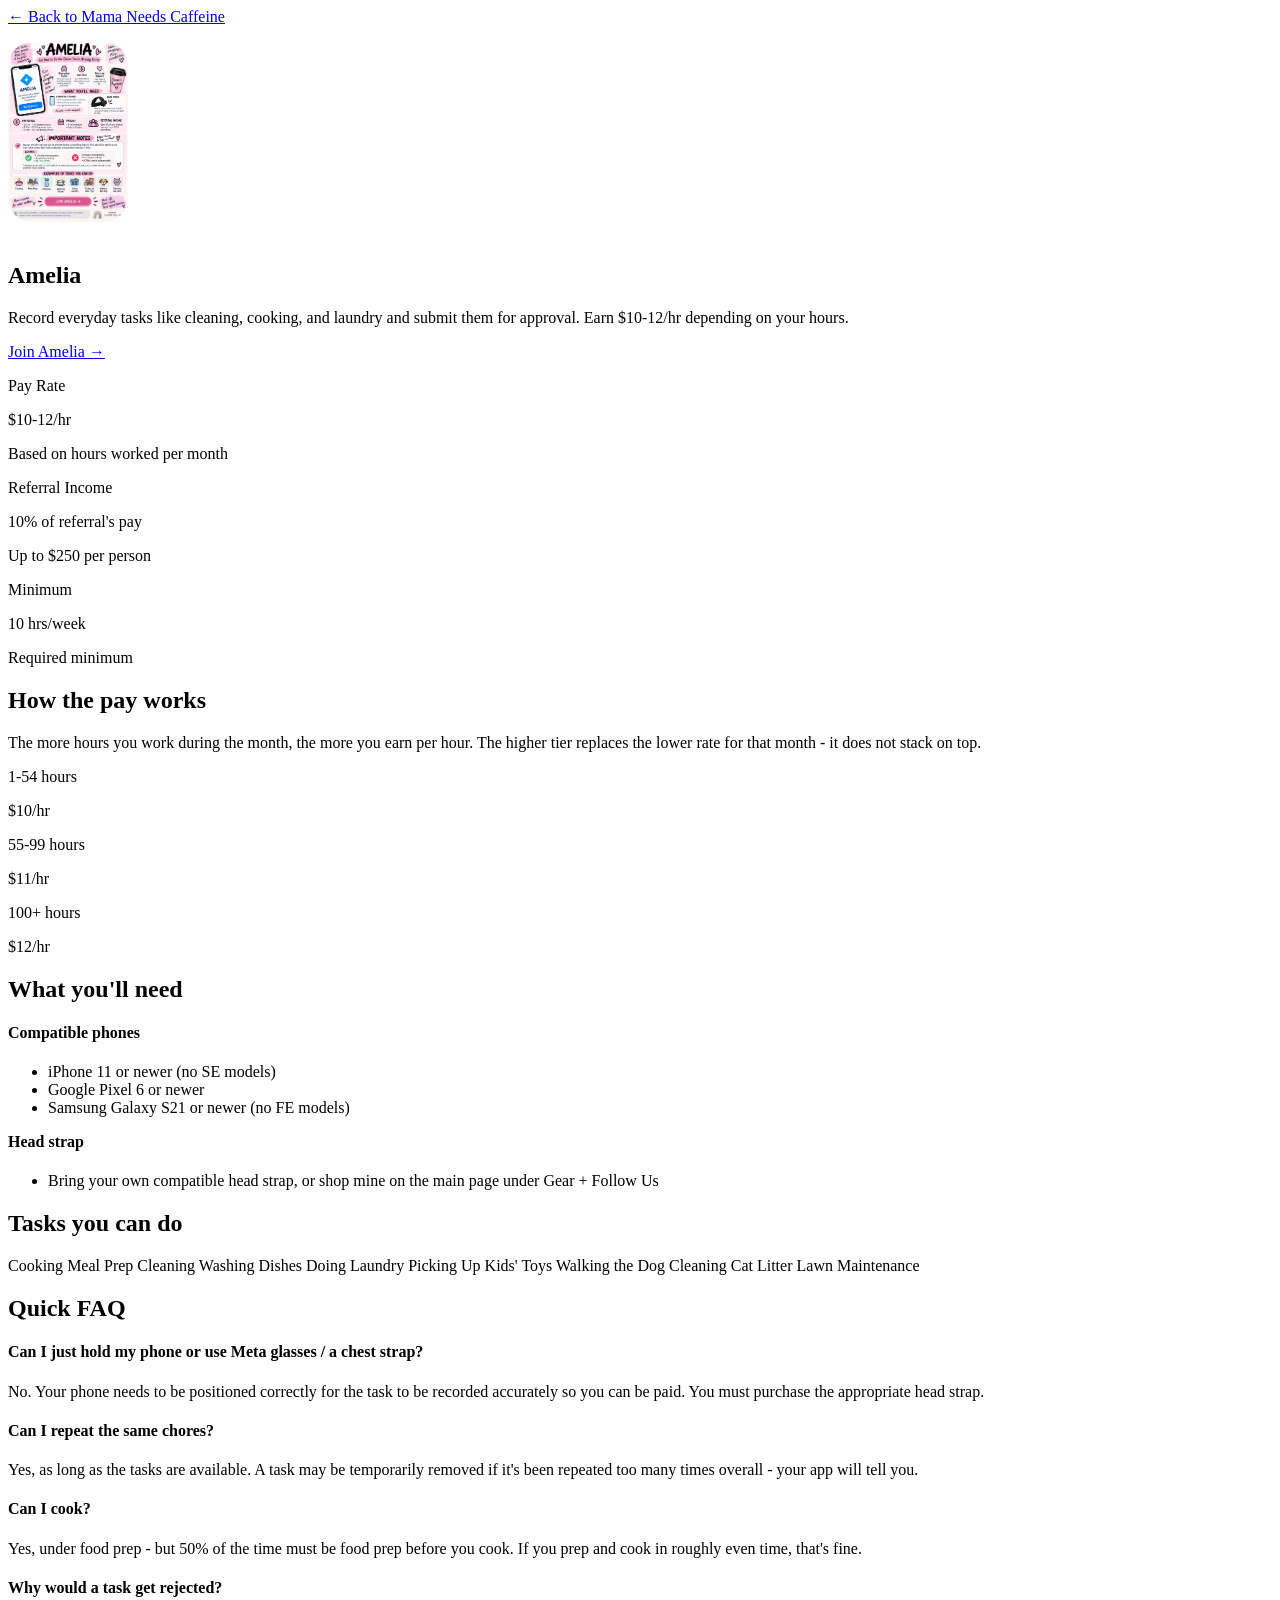
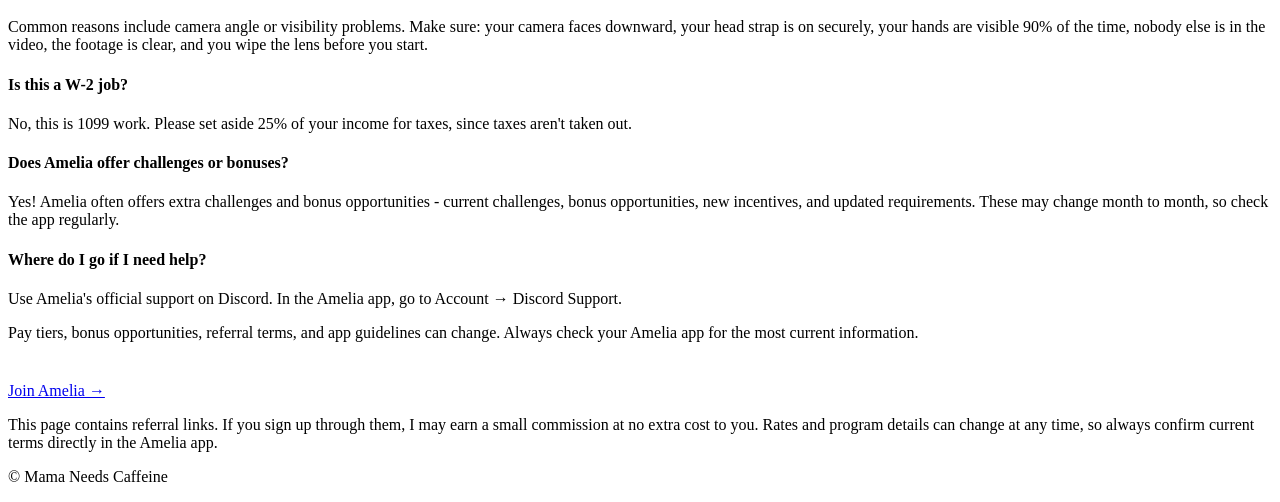
==== amelia.html @ 81dc3cb4 "Add files via upload" ====
<!DOCTYPE html>
<html lang="en">
<head>
<meta charset="UTF-8">
<meta name="viewport" content="width=device-width, initial-scale=1.0">
<title>Amelia - Mama Needs Caffeine</title>
<link rel="preconnect" href="https://fonts.googleapis.com">
<link rel="preconnect" href="https://fonts.gstatic.com" crossorigin>
<link href="https://fonts.googleapis.com/css2?family=Baloo+2:wght@500;600;700;800&family=Lobster&family=Quicksand:wght@500;600;700&display=swap" rel="stylesheet">
<link rel="stylesheet" href="style.css">
</head>
<body>
<div class="wrap">

  <a class="back-link" href="index.html">← Back to Mama Needs Caffeine</a>

  <section class="app-hero">
    <img src="amelia.png" alt="Amelia" style="width:120px; margin:16px auto; border-radius:24px;">
    <h1>Amelia</h1>
    <p class="app-tag">Record everyday tasks like cleaning, cooking, and laundry and submit them for approval. Earn $10-12/hr depending on your hours.</p>
  </section>

  <div class="app-cta">
    <a class="btn" href="https://www.ameliachores.com/r/LBELSL47G3JT" target="_blank" rel="noopener">Join Amelia →</a>
  </div>

  <div class="stat-row">
    <div class="stat-card">
      <p class="stat-label">Pay Rate</p>
      <p class="stat-value">$10-12/hr</p>
      <p class="stat-detail">Based on hours worked per month</p>
    </div>
    <div class="stat-card">
      <p class="stat-label">Referral Income</p>
      <p class="stat-value">10% of referral's pay</p>
      <p class="stat-detail">Up to $250 per person</p>
    </div>
    <div class="stat-card">
      <p class="stat-label">Minimum</p>
      <p class="stat-value">10 hrs/week</p>
      <p class="stat-detail">Required minimum</p>
    </div>
  </div>

  <h2 class="section-title">How the pay works</h2>
  <p class="section-sub">The more hours you work during the month, the more you earn per hour. The higher tier replaces the lower rate for that month - it does not stack on top.</p>
  <div class="stat-row">
    <div class="stat-card">
      <p class="stat-label">1-54 hours</p>
      <p class="stat-value">$10/hr</p>
    </div>
    <div class="stat-card">
      <p class="stat-label">55-99 hours</p>
      <p class="stat-value">$11/hr</p>
    </div>
    <div class="stat-card">
      <p class="stat-label">100+ hours</p>
      <p class="stat-value">$12/hr</p>
    </div>
  </div>

  <h2 class="section-title">What you'll need</h2>
  <div class="requirements-box">
    <h4>Compatible phones</h4>
    <ul>
      <li>iPhone 11 or newer (no SE models)</li>
      <li>Google Pixel 6 or newer</li>
      <li>Samsung Galaxy S21 or newer (no FE models)</li>
    </ul>
    <h4 style="margin-top:16px;">Head strap</h4>
    <ul>
      <li>Bring your own compatible head strap, or shop mine on the main page under Gear + Follow Us</li>
    </ul>
  </div>

  <h2 class="section-title">Tasks you can do</h2>
  <div class="task-chip-row">
    <span class="task-chip">Cooking</span>
    <span class="task-chip">Meal Prep</span>
    <span class="task-chip">Cleaning</span>
    <span class="task-chip">Washing Dishes</span>
    <span class="task-chip">Doing Laundry</span>
    <span class="task-chip">Picking Up Kids' Toys</span>
    <span class="task-chip">Walking the Dog</span>
    <span class="task-chip">Cleaning Cat Litter</span>
    <span class="task-chip">Lawn Maintenance</span>
  </div>

  <h2 class="section-title">Quick FAQ</h2>
  <div class="faq-list">
    <div class="faq-item">
      <h4>Can I just hold my phone or use Meta glasses / a chest strap?</h4>
      <p>No. Your phone needs to be positioned correctly for the task to be recorded accurately so you can be paid. You must purchase the appropriate head strap.</p>
    </div>
    <div class="faq-item">
      <h4>Can I repeat the same chores?</h4>
      <p>Yes, as long as the tasks are available. A task may be temporarily removed if it's been repeated too many times overall - your app will tell you.</p>
    </div>
    <div class="faq-item">
      <h4>Can I cook?</h4>
      <p>Yes, under food prep - but 50% of the time must be food prep before you cook. If you prep and cook in roughly even time, that's fine.</p>
    </div>
    <div class="faq-item">
      <h4>Why would a task get rejected?</h4>
      <p>Common reasons include camera angle or visibility problems. Make sure: your camera faces downward, your head strap is on securely, your hands are visible 90% of the time, nobody else is in the video, the footage is clear, and you wipe the lens before you start.</p>
    </div>
    <div class="faq-item">
      <h4>Is this a W-2 job?</h4>
      <p>No, this is 1099 work. Please set aside 25% of your income for taxes, since taxes aren't taken out.</p>
    </div>
    <div class="faq-item">
      <h4>Does Amelia offer challenges or bonuses?</h4>
      <p>Yes! Amelia often offers extra challenges and bonus opportunities - current challenges, bonus opportunities, new incentives, and updated requirements. These may change month to month, so check the app regularly.</p>
    </div>
    <div class="faq-item">
      <h4>Where do I go if I need help?</h4>
      <p>Use Amelia's official support on Discord. In the Amelia app, go to Account → Discord Support.</p>
    </div>
  </div>
  <div class="faq-note">Pay tiers, bonus opportunities, referral terms, and app guidelines can change. Always check your Amelia app for the most current information.</div>

  <div class="app-cta" style="margin-top:40px;">
    <a class="btn" href="https://www.ameliachores.com/r/LBELSL47G3JT" target="_blank" rel="noopener">Join Amelia →</a>
  </div>

  <div class="disclosure">
    <p>This page contains referral links. If you sign up through them, I may earn a small commission at no extra cost to you. Rates and program details can change at any time, so always confirm current terms directly in the Amelia app.</p>
  </div>

  <footer>
    <p>© Mama Needs Caffeine</p>
  </footer>

</div>
</body>
</html>
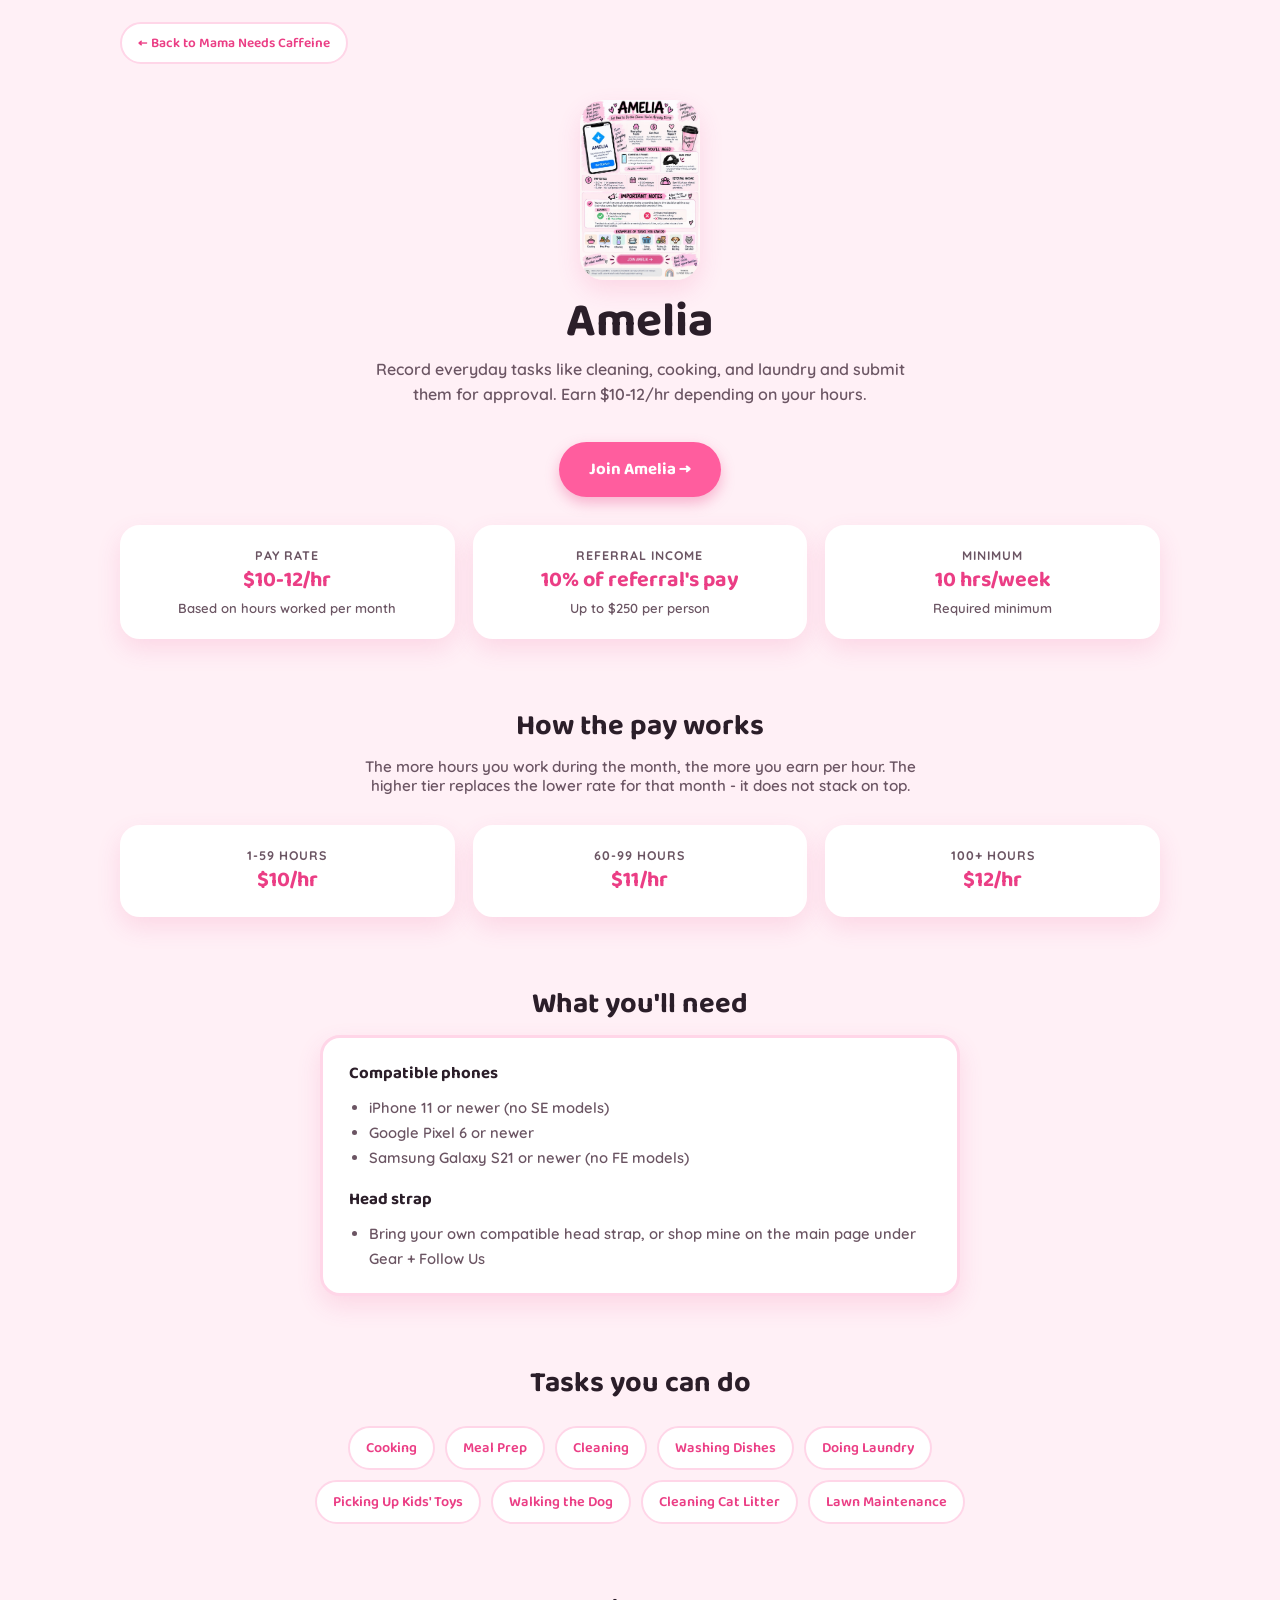
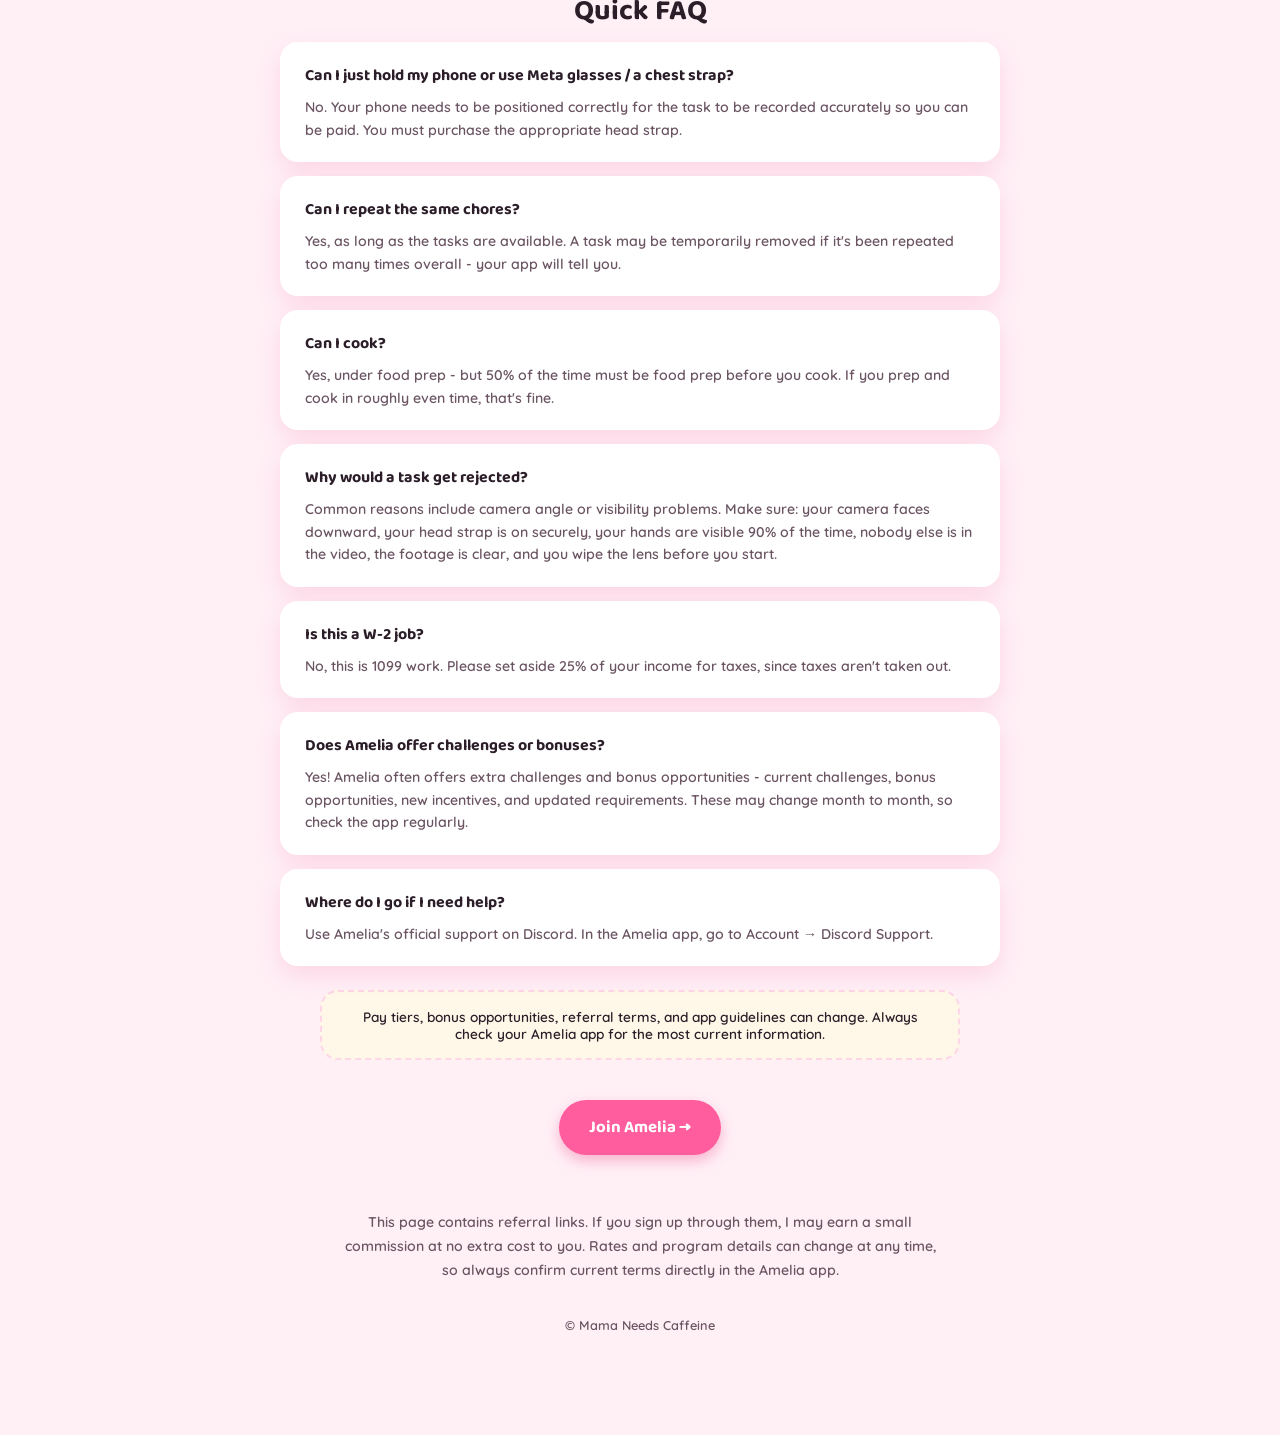
==== commit 9edbfb50: "Add Free Guide button and fix Amelia pay tiers" ====
--- a/amelia.html
+++ b/amelia.html
@@ -46,11 +46,11 @@
   <p class="section-sub">The more hours you work during the month, the more you earn per hour. The higher tier replaces the lower rate for that month - it does not stack on top.</p>
   <div class="stat-row">
     <div class="stat-card">
-      <p class="stat-label">1-54 hours</p>
+      <p class="stat-label">1-59 hours</p>
       <p class="stat-value">$10/hr</p>
     </div>
     <div class="stat-card">
-      <p class="stat-label">55-99 hours</p>
+      <p class="stat-label">60-99 hours</p>
       <p class="stat-value">$11/hr</p>
     </div>
     <div class="stat-card">
--- a/style.css
+++ b/style.css
@@ -0,0 +1,102 @@
+:root{--pink-bg:#FFF0F6;--pink-card:#FFFFFF;--pink-soft:#FFD6E8;--pink-hot:#FF5D9E;--pink-hot-deep:#EB3E85;--ink:#2B1E29;--ink-soft:#6B5563;--shadow:0 10px 24px rgba(235,62,133,0.14);}
+*{box-sizing:border-box;}
+body{margin:0;background:var(--pink-bg);color:var(--ink);font-family:'Quicksand',sans-serif;font-weight:500;-webkit-font-smoothing:antialiased;}
+h1,h2,h3,.btn,.badge-label{font-family:'Baloo 2',cursive;}
+.wrap{max-width:1080px;margin:0 auto;padding:0 20px 90px;}
+a{text-decoration:none;color:inherit;}
+img{max-width:100%;display:block;}
+.hero{text-align:center;padding:56px 0 36px;}
+.hero .heart-row{font-size:1.3rem;margin-bottom:6px;letter-spacing:6px;}
+.logo{font-family:'Lobster',cursive;font-size:clamp(3.2rem,10vw,5.4rem);margin:0 0 6px;line-height:1.05;}
+.logo .dark-part{display:inline-block;color:var(--ink);text-shadow:3px 3px 0 rgba(0,0,0,0.08);animation:bounce 1.4s ease-in-out infinite;}
+.logo .pink-part{display:inline-block;color:var(--pink-hot-deep);text-shadow:3px 3px 0 rgba(235,62,133,0.2);animation:bounce 1.4s ease-in-out infinite;}
+@keyframes bounce{0%,50%,100%{transform:translateY(0);}25%{transform:translateY(-22px);}}
+.hero .tagline{font-family:'Baloo 2',cursive;font-weight:600;font-size:1.1rem;color:var(--pink-hot-deep);margin:0 0 22px;}
+.hero p.bio{max-width:560px;margin:0 auto 26px;color:var(--ink-soft);font-weight:600;font-size:1rem;line-height:1.6;}
+.socials{display:flex;justify-content:center;gap:10px;flex-wrap:wrap;}
+.socials a{padding:9px 18px;border-radius:100px;background:#fff;border:2px solid var(--pink-soft);font-family:'Baloo 2',cursive;font-weight:600;font-size:0.85rem;color:var(--pink-hot-deep);transition:transform .15s ease,background .15s ease;}
+.socials a:hover{background:var(--pink-soft);transform:translateY(-2px);}
+.socials a.meta-link{border-color:var(--pink-hot-deep);}
+.section-title{text-align:center;font-size:1.8rem;font-weight:700;margin:64px 0 8px;color:var(--ink);}
+.section-sub{text-align:center;color:var(--ink-soft);font-weight:600;margin:0 auto 30px;font-size:0.95rem;max-width:560px;}
+.feature-grid{display:grid;grid-template-columns:repeat(3,1fr);gap:22px;}
+@media (max-width:860px){.feature-grid{grid-template-columns:repeat(2,1fr);}}
+@media (max-width:560px){.feature-grid{grid-template-columns:1fr;}}
+.feature-card{background:var(--pink-card);border-radius:24px;overflow:hidden;box-shadow:var(--shadow);border:3px solid #fff;display:flex;flex-direction:column;transition:transform .15s ease;}
+.feature-card:hover{transform:translateY(-3px);}
+.feature-card > img{width:100%;aspect-ratio:1/1;object-fit:cover;object-position:top;}
+.feature-card .feature-body{padding:18px 20px 22px;text-align:center;flex:1;display:flex;flex-direction:column;justify-content:center;}
+.feature-card h3{font-size:1.15rem;font-weight:700;margin:0 0 6px;color:var(--ink);}
+.feature-card p{color:var(--ink-soft);font-weight:600;font-size:0.88rem;margin:0;}
+.btn{display:inline-block;background:var(--pink-hot);color:#fff;font-weight:700;font-size:0.9rem;padding:12px 22px;border-radius:100px;box-shadow:0 6px 14px rgba(235,62,133,0.35);transition:background .15s ease,transform .15s ease;}
+.btn:hover{background:var(--pink-hot-deep);transform:translateY(-2px);}
+.slideshow{position:relative;width:100%;aspect-ratio:1/1;overflow:hidden;background:#fff;}
+.slideshow img{position:absolute;inset:0;width:100%;height:100%;object-fit:cover;opacity:0;animation:fadeCycle 9s infinite;}
+.slideshow img:nth-child(1){animation-delay:0s;}
+.slideshow img:nth-child(2){animation-delay:3s;}
+.slideshow img:nth-child(3){animation-delay:6s;}
+@keyframes fadeCycle{0%{opacity:0;}4%{opacity:1;}30%{opacity:1;}36%{opacity:0;}100%{opacity:0;}}
+.subrow{display:grid;grid-template-columns:repeat(3,1fr);gap:22px;margin-top:24px;}
+@media (max-width:780px){.subrow{grid-template-columns:repeat(2,1fr);}}
+@media (max-width:520px){.subrow{grid-template-columns:1fr;}}
+.sub-card{background:var(--pink-card);border-radius:24px;overflow:hidden;box-shadow:var(--shadow);border:3px solid #fff;transition:transform .15s ease;}
+.sub-card[href]:hover{transform:translateY(-3px);}
+.sub-card img{width:100%;}
+.sub-card .sub-body{padding:16px 18px 20px;text-align:center;}
+.sub-card h4{font-family:'Baloo 2',cursive;font-size:1.05rem;margin:0 0 4px;}
+.sub-card .code{display:block;font-family:'Baloo 2',cursive;color:var(--pink-hot-deep);font-size:0.8rem;font-weight:600;}
+.sub-card .tap-note{display:inline-block;margin-top:8px;font-size:0.8rem;font-weight:700;color:var(--ink-soft);}
+.badge-row{display:grid;grid-template-columns:repeat(4,1fr);gap:16px;margin-top:28px;}
+@media (max-width:720px){.badge-row{grid-template-columns:repeat(3,1fr);}}
+@media (max-width:480px){.badge-row{grid-template-columns:repeat(2,1fr);}}
+.badge-card{background:var(--pink-card);border-radius:18px;overflow:hidden;box-shadow:var(--shadow);border:3px solid #fff;transition:transform .15s ease;}
+.badge-card:hover{transform:translateY(-3px);}
+.badge-card img{width:100%;}
+.text-card{max-width:460px;margin:0 auto;background:var(--pink-card);border-radius:24px;box-shadow:var(--shadow);border:3px solid #fff;padding:30px 26px;text-align:center;}
+.text-card h3{font-size:1.3rem;margin:0 0 10px;}
+.text-card p{color:var(--ink-soft);font-weight:600;font-size:0.92rem;margin:0 0 18px;}
+.text-card .code{display:block;font-family:'Baloo 2',cursive;color:var(--pink-hot-deep);margin-bottom:16px;font-weight:700;}
+.tax-note{max-width:460px;margin:0 auto 24px;background:#FFF8E8;border:2px dashed var(--pink-soft);border-radius:18px;padding:18px 22px;text-align:center;color:var(--ink);font-weight:600;font-size:0.9rem;}
+.ribbon{margin-top:64px;text-align:center;background:var(--pink-soft);border-radius:100px;padding:16px 20px;font-family:'Baloo 2',cursive;font-weight:700;color:var(--pink-hot-deep);font-size:1rem;}
+.disclosure{max-width:600px;margin:56px auto 0;text-align:center;color:var(--ink-soft);font-weight:600;font-size:0.88rem;line-height:1.7;}
+.disclosure h3{font-family:'Baloo 2',cursive;color:var(--ink);font-size:1.2rem;margin:0 0 10px;}
+.disclosure p{margin:0;}
+footer{margin-top:32px;text-align:center;color:var(--ink-soft);font-size:0.8rem;font-weight:600;line-height:1.7;}
+footer p{margin:0 0 8px;}
+.gear-section{margin-top:64px;}
+.gear-header{text-align:center;background:var(--pink-soft);border-radius:24px;padding:28px 20px 22px;margin-bottom:24px;}
+.gear-header h2{font-size:1.9rem;margin:0 0 6px;color:var(--ink);}
+.gear-header p{color:var(--ink-soft);font-weight:600;margin:0;font-size:0.92rem;}
+.gear-list{display:flex;flex-direction:column;gap:18px;max-width:640px;margin:0 auto;}
+.gear-card{background:var(--pink-card);border:3px solid var(--pink-soft);border-radius:20px;padding:22px 24px;box-shadow:var(--shadow);}
+.gear-card .gear-title{display:flex;align-items:center;gap:10px;font-family:'Baloo 2',cursive;font-weight:700;font-size:1.05rem;margin:0 0 6px;color:var(--ink);}
+.gear-card .gear-title .dot{width:26px;height:26px;border-radius:50%;background:var(--pink-hot);color:#fff;display:flex;align-items:center;justify-content:center;font-size:0.8rem;flex-shrink:0;}
+.gear-card p{color:var(--ink-soft);font-weight:600;font-size:0.9rem;margin:0 0 16px;}
+.gear-card .btn{display:block;text-align:center;width:100%;}
+.faq-list{max-width:720px;margin:0 auto;display:flex;flex-direction:column;gap:14px;}
+.faq-item{background:var(--pink-card);border-radius:18px;border:3px solid #fff;box-shadow:var(--shadow);padding:18px 22px;}
+.faq-item h4{font-family:'Baloo 2',cursive;font-size:1rem;margin:0 0 8px;color:var(--ink);}
+.faq-item p{color:var(--ink-soft);font-weight:600;font-size:0.88rem;margin:0;line-height:1.6;}
+.faq-note{max-width:640px;margin:24px auto 0;background:#FFF8E8;border:2px dashed var(--pink-soft);border-radius:18px;padding:16px 20px;text-align:center;color:var(--ink);font-weight:600;font-size:0.85rem;}
+.back-link{display:inline-block;margin-top:22px;padding:8px 16px;border-radius:100px;background:#fff;border:2px solid var(--pink-soft);font-family:'Baloo 2',cursive;font-weight:600;font-size:0.85rem;color:var(--pink-hot-deep);}
+.app-hero{text-align:center;padding:20px 0 10px;}
+.app-hero img{box-shadow:var(--shadow);}
+.app-hero h1{font-size:clamp(2.2rem,7vw,3rem);margin:0 0 8px;color:var(--ink);line-height:1.1;}
+.app-tag{max-width:560px;margin:0 auto;color:var(--ink-soft);font-weight:600;font-size:1rem;line-height:1.6;}
+.app-cta{text-align:center;margin:24px 0 8px;}
+.app-cta .btn{font-size:1.05rem;padding:14px 30px;}
+.stat-row{display:grid;grid-template-columns:repeat(auto-fit,minmax(180px,1fr));gap:18px;margin-top:28px;}
+.stat-card{background:var(--pink-card);border-radius:20px;border:3px solid #fff;box-shadow:var(--shadow);padding:20px 18px;text-align:center;}
+.stat-label{margin:0 0 4px;font-size:0.78rem;font-weight:700;text-transform:uppercase;letter-spacing:1px;color:var(--ink-soft);}
+.stat-value{margin:0;font-family:'Baloo 2',cursive;font-size:1.35rem;font-weight:700;color:var(--pink-hot-deep);line-height:1.25;}
+.stat-detail{margin:6px 0 0;font-size:0.82rem;font-weight:600;color:var(--ink-soft);}
+.requirements-box{max-width:640px;margin:0 auto;background:var(--pink-card);border-radius:20px;border:3px solid var(--pink-soft);box-shadow:var(--shadow);padding:22px 26px;}
+.requirements-box h4{font-family:'Baloo 2',cursive;font-size:1.05rem;margin:0 0 8px;color:var(--ink);}
+.requirements-box ul{margin:0;padding-left:20px;color:var(--ink-soft);font-weight:600;font-size:0.92rem;line-height:1.7;}
+.task-chip-row{display:flex;flex-wrap:wrap;justify-content:center;gap:10px;max-width:720px;margin:20px auto 0;}
+.task-chip{background:#fff;border:2px solid var(--pink-soft);border-radius:100px;padding:8px 16px;font-family:'Baloo 2',cursive;font-weight:600;font-size:0.9rem;color:var(--pink-hot-deep);}
+.steps-list{max-width:720px;margin:0 auto;display:flex;flex-direction:column;gap:14px;}
+.step-item{display:flex;gap:16px;align-items:flex-start;background:var(--pink-card);border-radius:18px;border:3px solid #fff;box-shadow:var(--shadow);padding:18px 22px;}
+.step-num{flex-shrink:0;width:36px;height:36px;border-radius:50%;background:var(--pink-hot);color:#fff;font-family:'Baloo 2',cursive;font-weight:700;font-size:1.05rem;display:flex;align-items:center;justify-content:center;}
+.step-item h4{font-family:'Baloo 2',cursive;font-size:1rem;margin:4px 0 4px;color:var(--ink);}
+.step-item p{color:var(--ink-soft);font-weight:600;font-size:0.88rem;margin:0;line-height:1.6;}
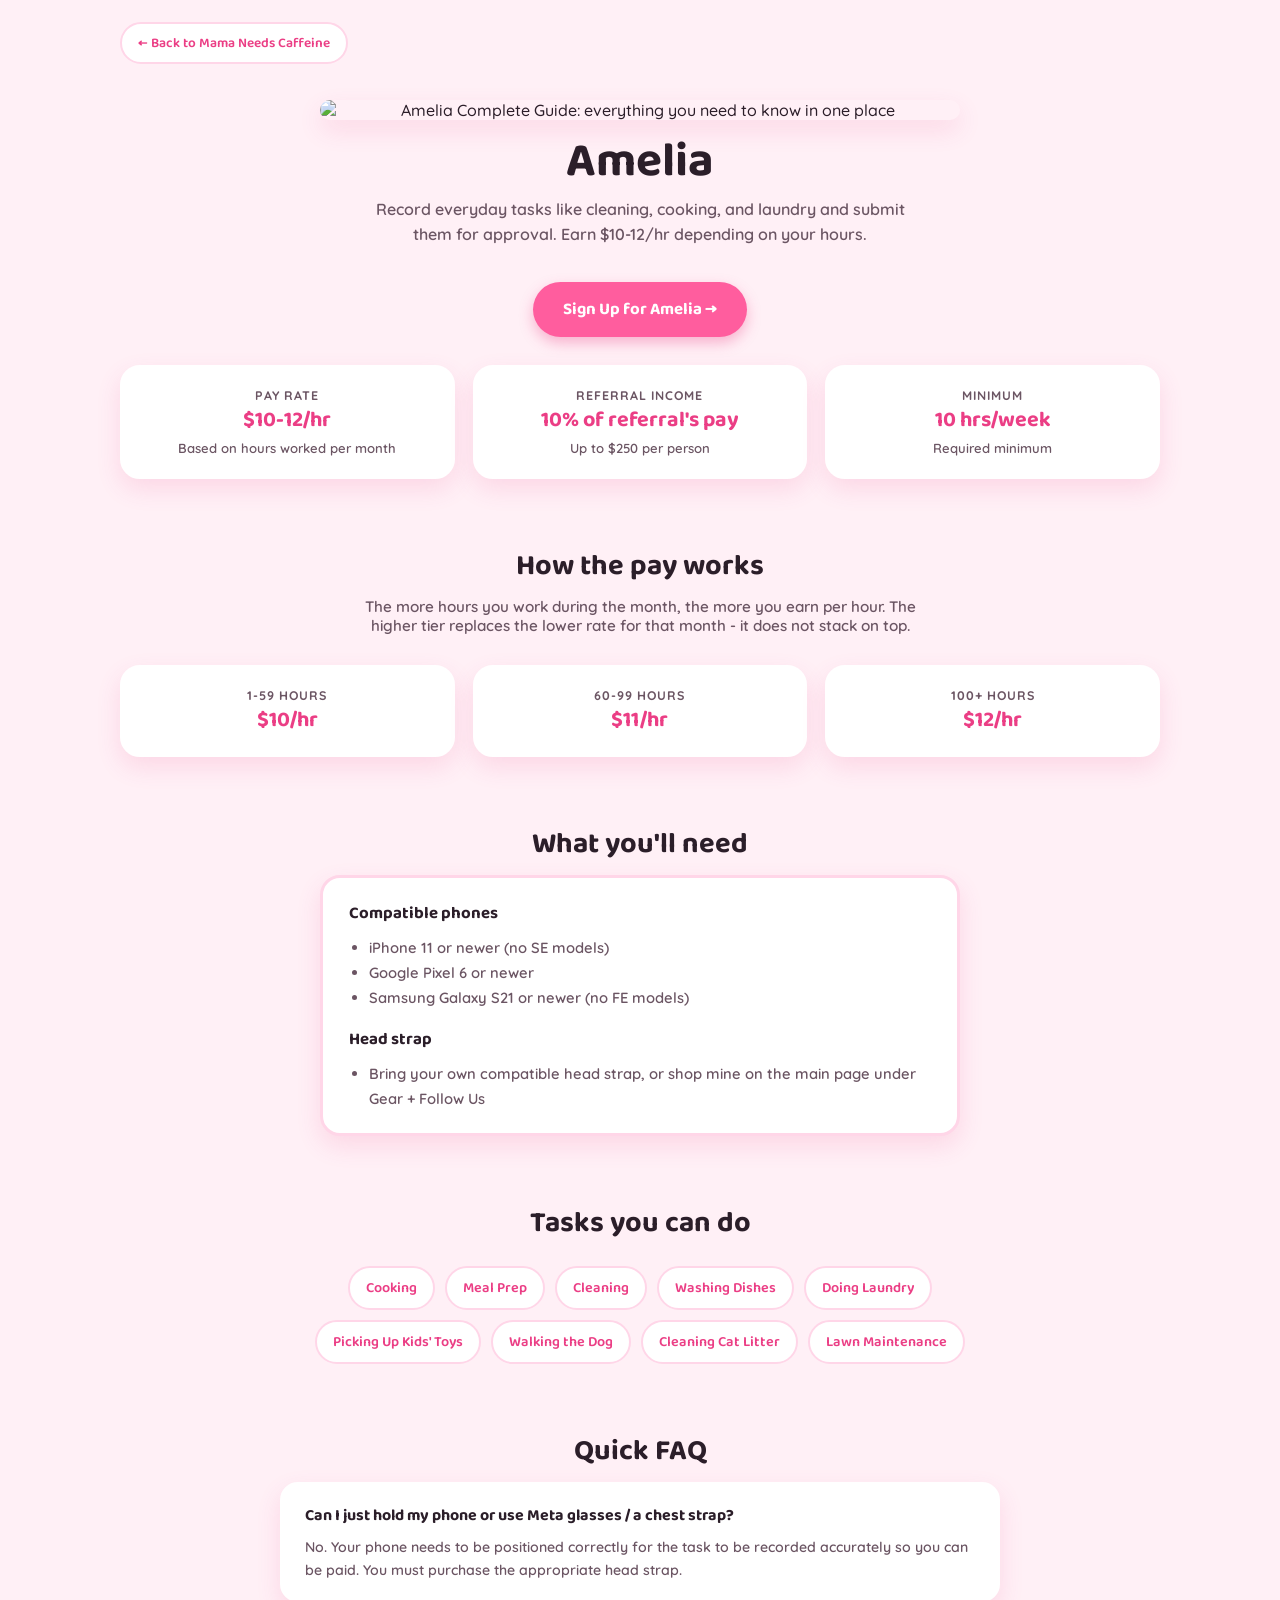
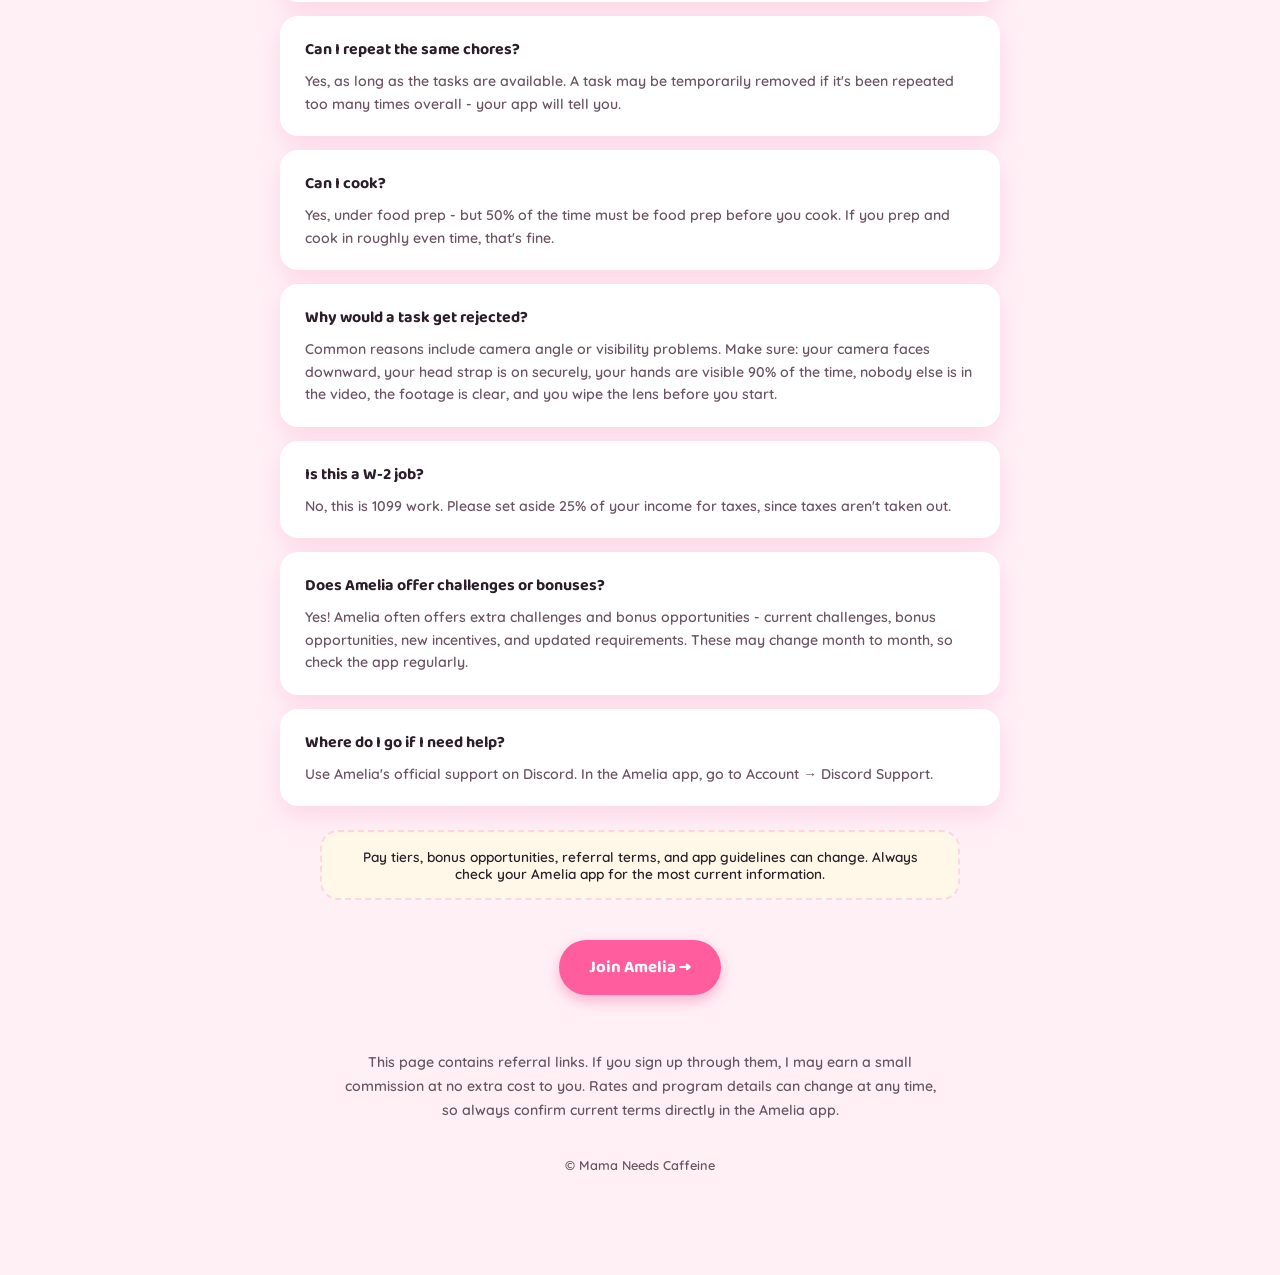
==== commit 368292df: "Update image source and change button text" ====
--- a/amelia.html
+++ b/amelia.html
@@ -15,13 +15,13 @@
   <a class="back-link" href="index.html">← Back to Mama Needs Caffeine</a>
 
   <section class="app-hero">
-    <img src="amelia.png" alt="Amelia" style="width:120px; margin:16px auto; border-radius:24px;">
+    <img src="https://cdn.shopify.com/s/files/1/1002/6323/1779/files/amelia-complete-guide.png?v=1792120427" alt="Amelia Complete Guide: everything you need to know in one place" style="display:block; width:100%; max-width:640px; margin:16px auto; border-radius:24px;">
     <h1>Amelia</h1>
     <p class="app-tag">Record everyday tasks like cleaning, cooking, and laundry and submit them for approval. Earn $10-12/hr depending on your hours.</p>
   </section>
 
   <div class="app-cta">
-    <a class="btn" href="https://www.ameliachores.com/r/LBELSL47G3JT" target="_blank" rel="noopener">Join Amelia →</a>
+    <a class="btn" href="https://www.ameliachores.com/r/LBELSL47G3JT" target="_blank" rel="noopener">Sign Up for Amelia →</a>
   </div>
 
   <div class="stat-row">
--- a/style.css
+++ b/style.css
@@ -100,3 +100,23 @@
 .step-num{flex-shrink:0;width:36px;height:36px;border-radius:50%;background:var(--pink-hot);color:#fff;font-family:'Baloo 2',cursive;font-weight:700;font-size:1.05rem;display:flex;align-items:center;justify-content:center;}
 .step-item h4{font-family:'Baloo 2',cursive;font-size:1rem;margin:4px 0 4px;color:var(--ink);}
 .step-item p{color:var(--ink-soft);font-weight:600;font-size:0.88rem;margin:0;line-height:1.6;}
+/* ---- 1-on-1 Help & Support ---- */
+.help-grid{display:grid;grid-template-columns:repeat(3,1fr);gap:22px;align-items:stretch;margin-top:8px;}
+@media (max-width:900px){.help-grid{grid-template-columns:1fr;max-width:520px;margin-left:auto;margin-right:auto;}}
+.help-card{position:relative;background:var(--pink-card);border-radius:24px;border:3px solid #fff;box-shadow:var(--shadow);padding:30px 24px 26px;display:flex;flex-direction:column;text-align:center;}
+.help-card--featured{border-color:var(--pink-hot);}
+.help-ribbon{position:absolute;top:-15px;left:50%;transform:translateX(-50%);background:var(--pink-hot-deep);color:#fff;font-family:'Baloo 2',cursive;font-weight:700;font-size:0.8rem;padding:5px 16px;border-radius:100px;white-space:nowrap;box-shadow:0 4px 10px rgba(235,62,133,0.3);}
+.help-time{display:inline-block;align-self:center;margin:0 0 10px;padding:5px 14px;border-radius:100px;background:var(--pink-soft);color:var(--pink-hot-deep);font-family:'Baloo 2',cursive;font-weight:700;font-size:0.85rem;}
+.help-card h3{font-size:1.25rem;line-height:1.2;margin:0 0 4px;color:var(--ink);}
+.help-price{margin:0 0 10px;font-family:'Baloo 2',cursive;font-weight:800;font-size:2.6rem;line-height:1;color:var(--pink-hot-deep);}
+.help-for{margin:0 0 16px;color:var(--ink-soft);font-weight:600;font-size:0.9rem;line-height:1.5;}
+.help-plus{margin:0 0 8px;font-family:'Baloo 2',cursive;font-weight:700;font-size:0.92rem;color:var(--ink);background:#FFF8E8;border-radius:12px;padding:8px 12px;}
+.help-list{list-style:none;margin:0 0 22px;padding:0;text-align:left;flex:1;}
+.help-list li{position:relative;padding:6px 0 6px 26px;color:var(--ink-soft);font-weight:600;font-size:0.88rem;line-height:1.45;border-bottom:1px dashed var(--pink-soft);}
+.help-list li:last-child{border-bottom:none;}
+.help-list li::before{content:'♥';position:absolute;left:4px;top:6px;color:var(--pink-hot);font-size:0.85rem;}
+.help-btn{display:block;width:100%;text-align:center;font-size:1rem;padding:14px 18px;}
+.help-subtitle{text-align:center;font-size:1.4rem;margin:48px 0 18px;color:var(--ink);}
+.help-note{max-width:640px;margin:22px auto 0;}
+.help-disclaimer{max-width:640px;margin:18px auto 0;text-align:center;color:var(--ink-soft);font-weight:600;font-size:0.8rem;line-height:1.6;}
+@media (min-width:901px){.help-card h3{min-height:2.4em;display:flex;align-items:center;justify-content:center;}}
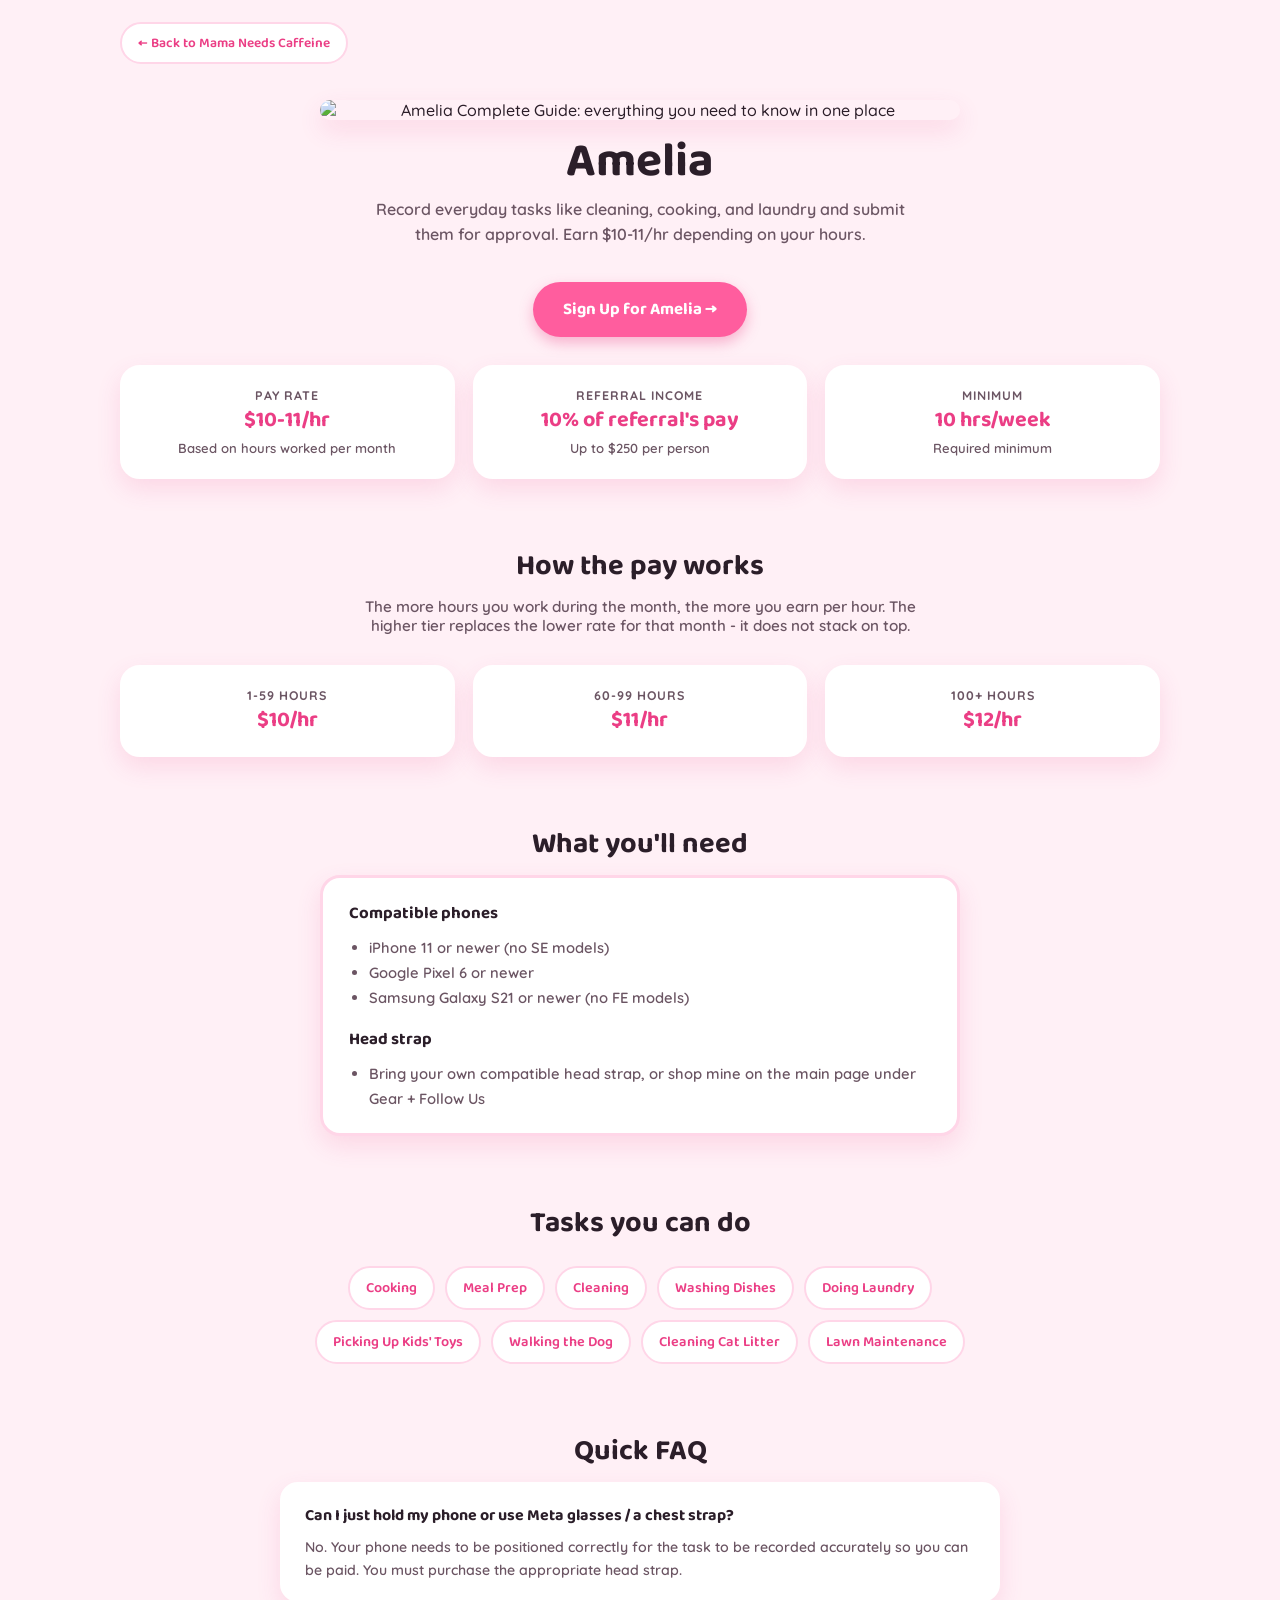
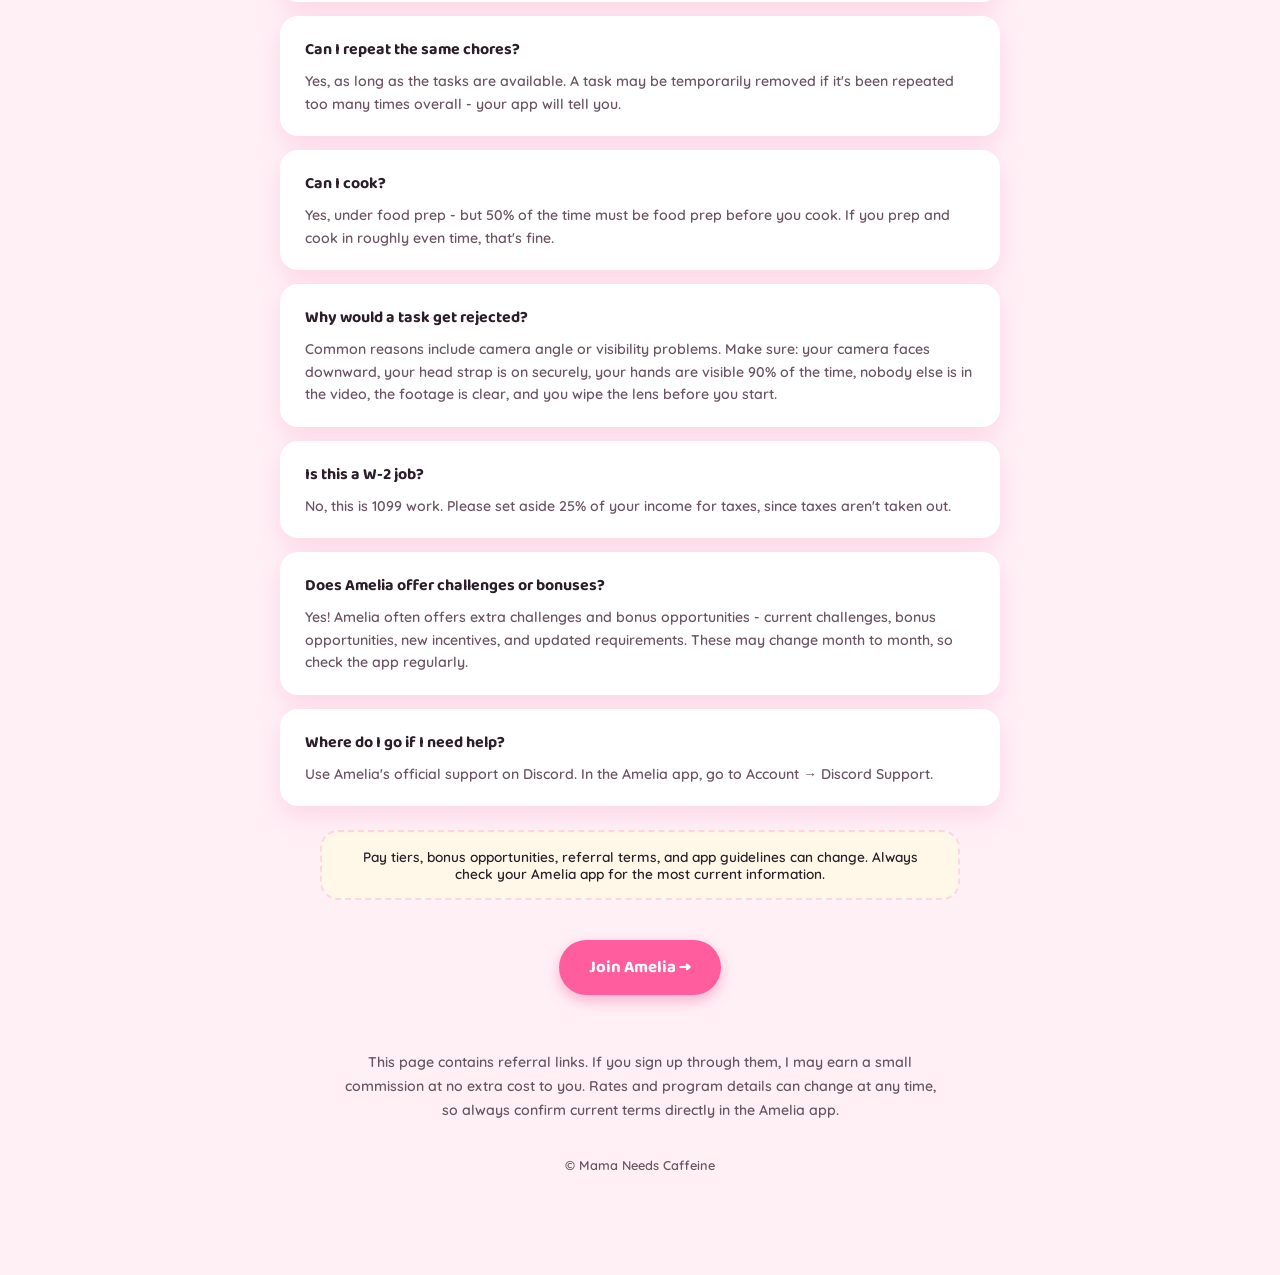
==== commit e9d7eef5: "Update pay rate from $10-12/hr to $10-11/hr" ====
--- a/amelia.html
+++ b/amelia.html
@@ -17,7 +17,7 @@
   <section class="app-hero">
     <img src="https://cdn.shopify.com/s/files/1/1002/6323/1779/files/amelia-complete-guide.png?v=1792120427" alt="Amelia Complete Guide: everything you need to know in one place" style="display:block; width:100%; max-width:640px; margin:16px auto; border-radius:24px;">
     <h1>Amelia</h1>
-    <p class="app-tag">Record everyday tasks like cleaning, cooking, and laundry and submit them for approval. Earn $10-12/hr depending on your hours.</p>
+    <p class="app-tag">Record everyday tasks like cleaning, cooking, and laundry and submit them for approval. Earn $10-11/hr depending on your hours.</p>
   </section>
 
   <div class="app-cta">
@@ -27,7 +27,7 @@
   <div class="stat-row">
     <div class="stat-card">
       <p class="stat-label">Pay Rate</p>
-      <p class="stat-value">$10-12/hr</p>
+      <p class="stat-value">$10-11/hr</p>
       <p class="stat-detail">Based on hours worked per month</p>
     </div>
     <div class="stat-card">
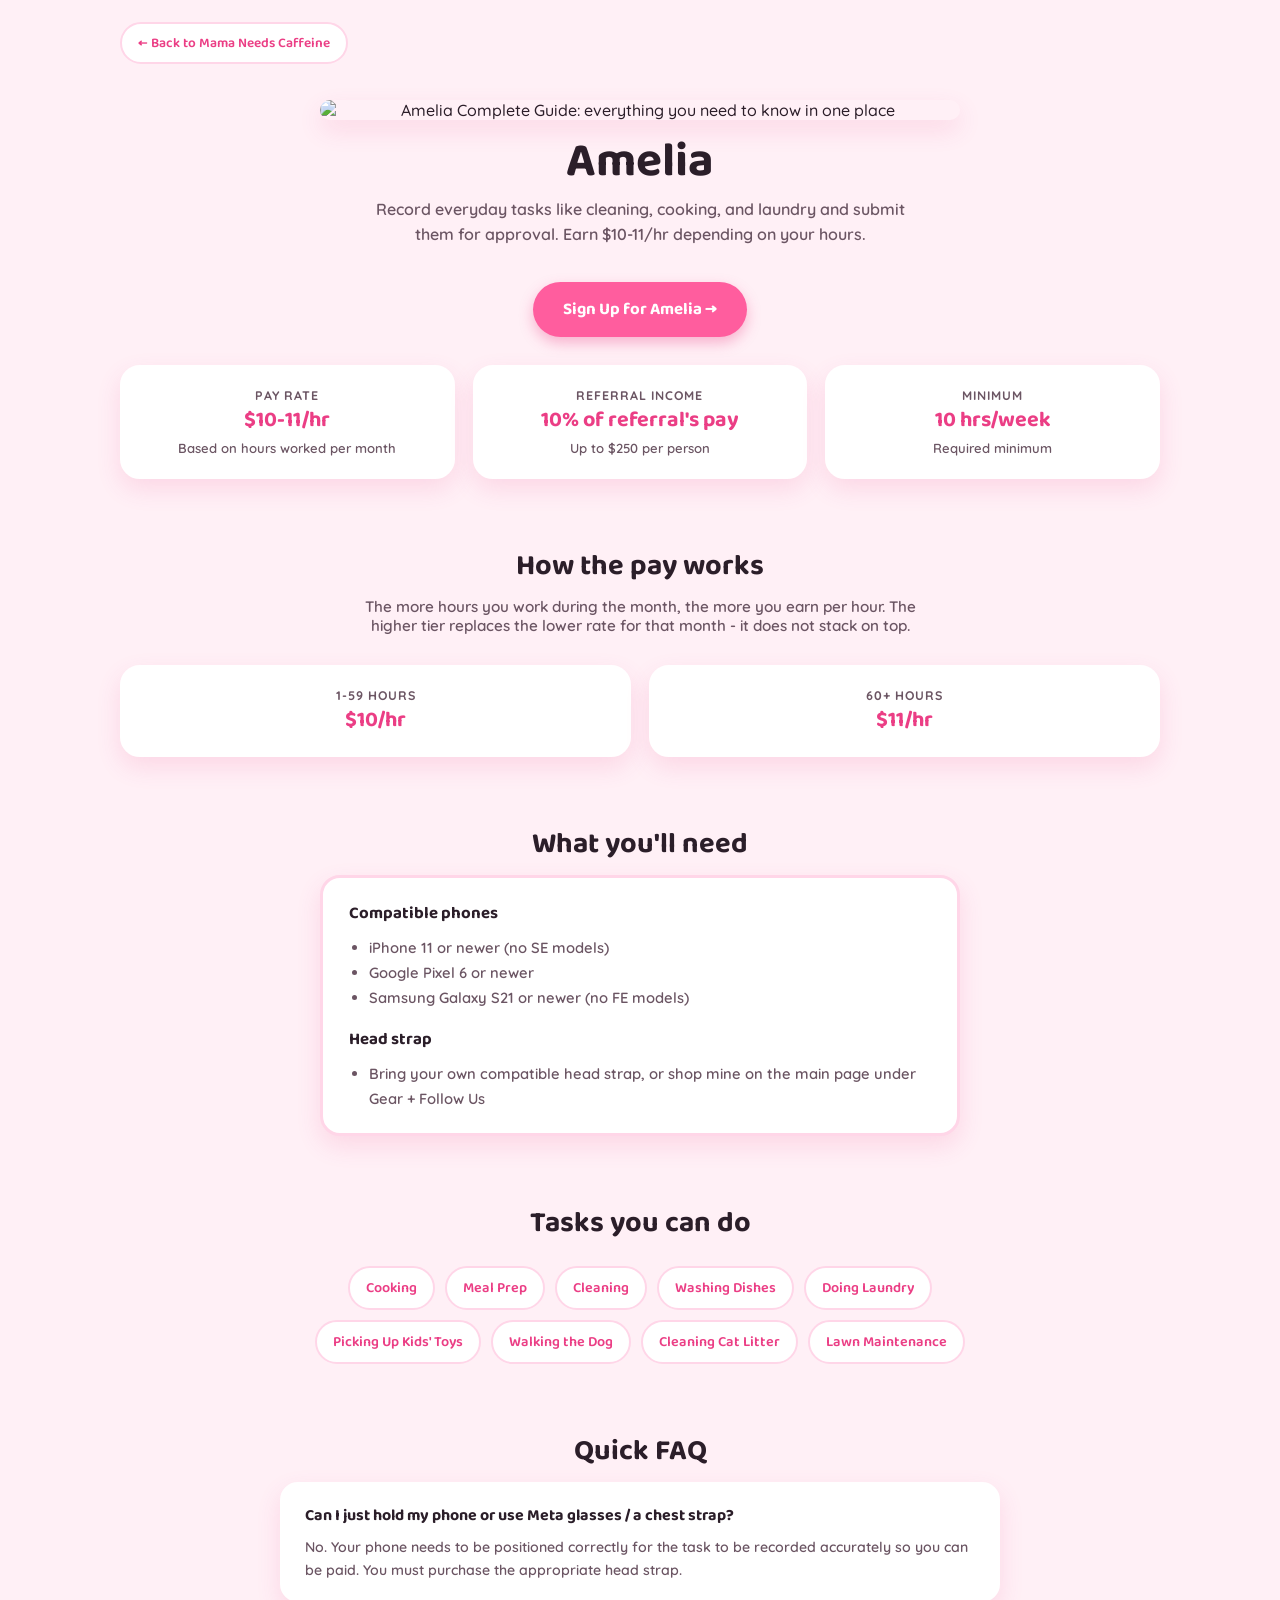
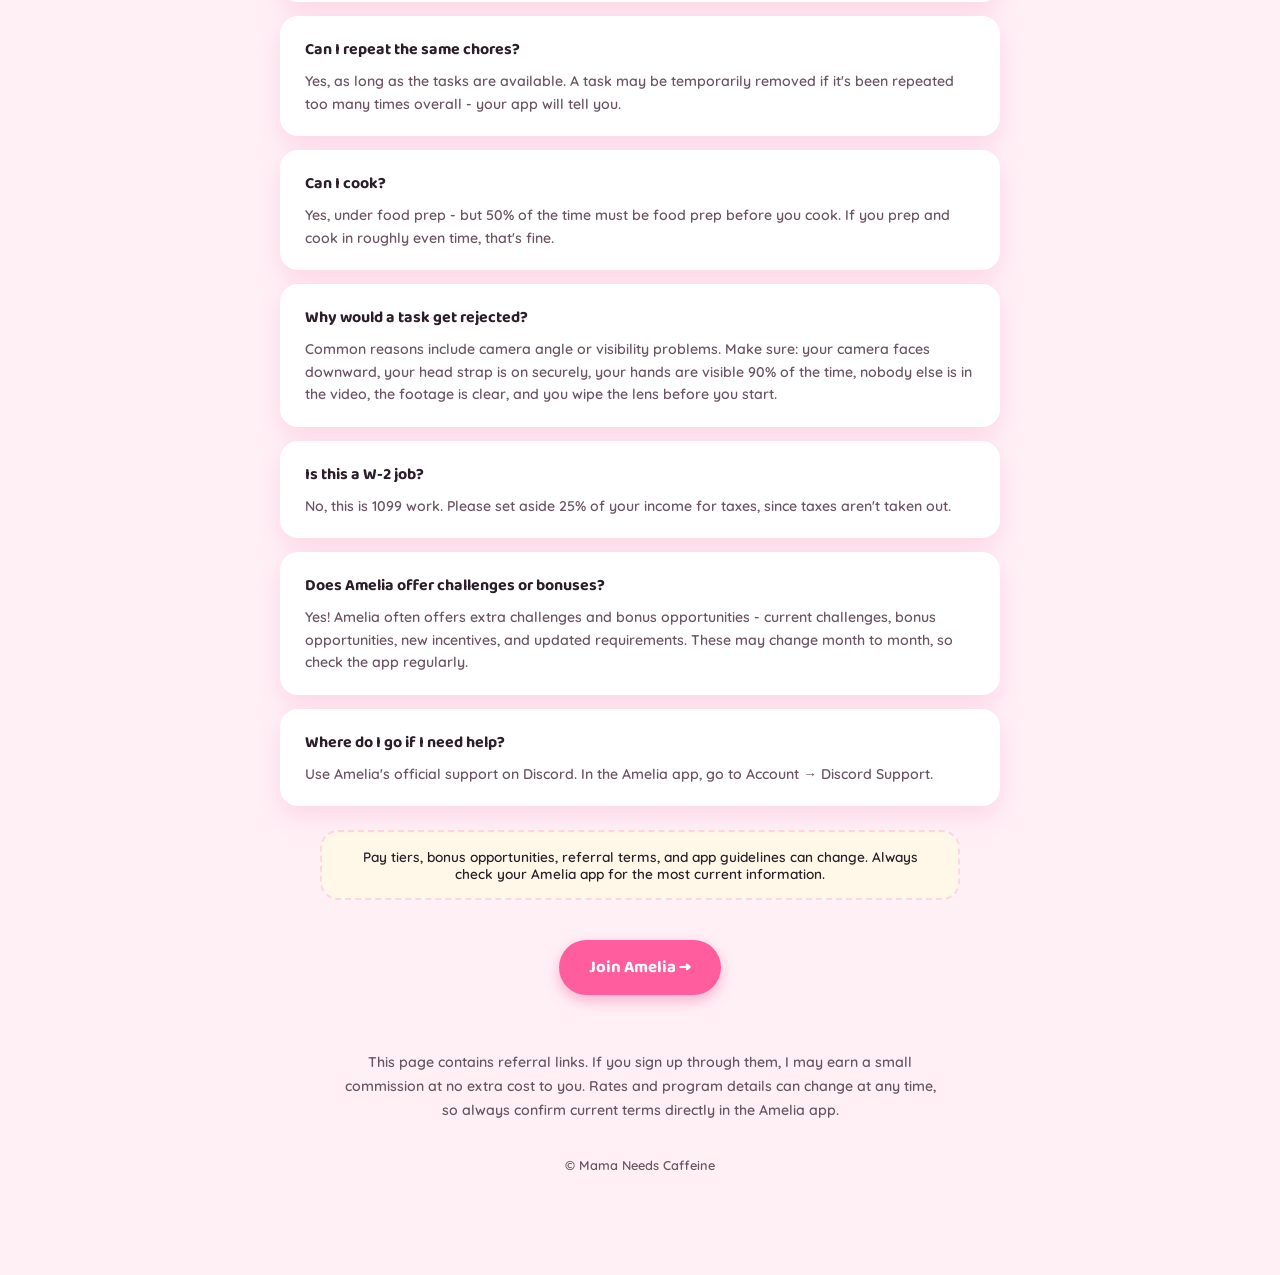
==== commit 110c6cb1: "Modify hours labels and remove 100+ hours section Updated the label for hours and removed the 100+ h" ====
--- a/amelia.html
+++ b/amelia.html
@@ -50,12 +50,8 @@
       <p class="stat-value">$10/hr</p>
     </div>
     <div class="stat-card">
-      <p class="stat-label">60-99 hours</p>
+      <p class="stat-label">60+ hours</p>
       <p class="stat-value">$11/hr</p>
-    </div>
-    <div class="stat-card">
-      <p class="stat-label">100+ hours</p>
-      <p class="stat-value">$12/hr</p>
     </div>
   </div>
 
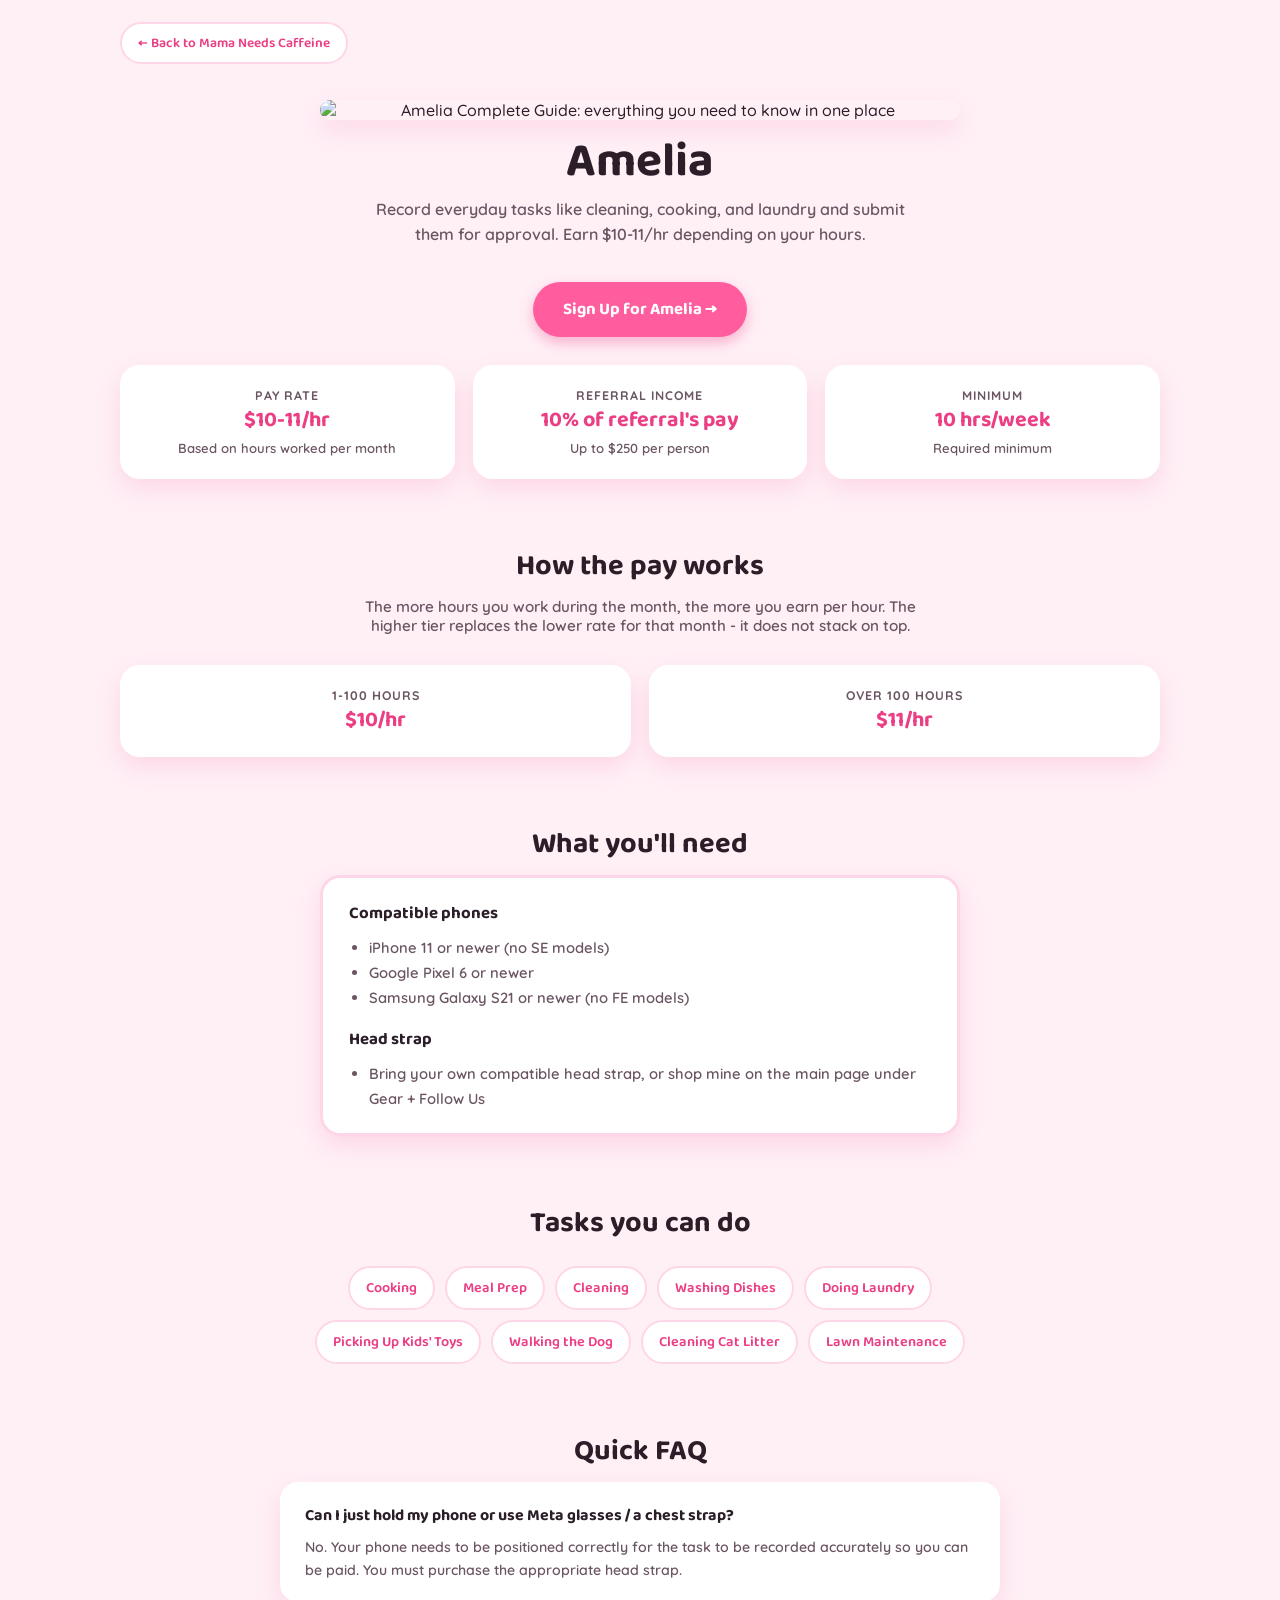
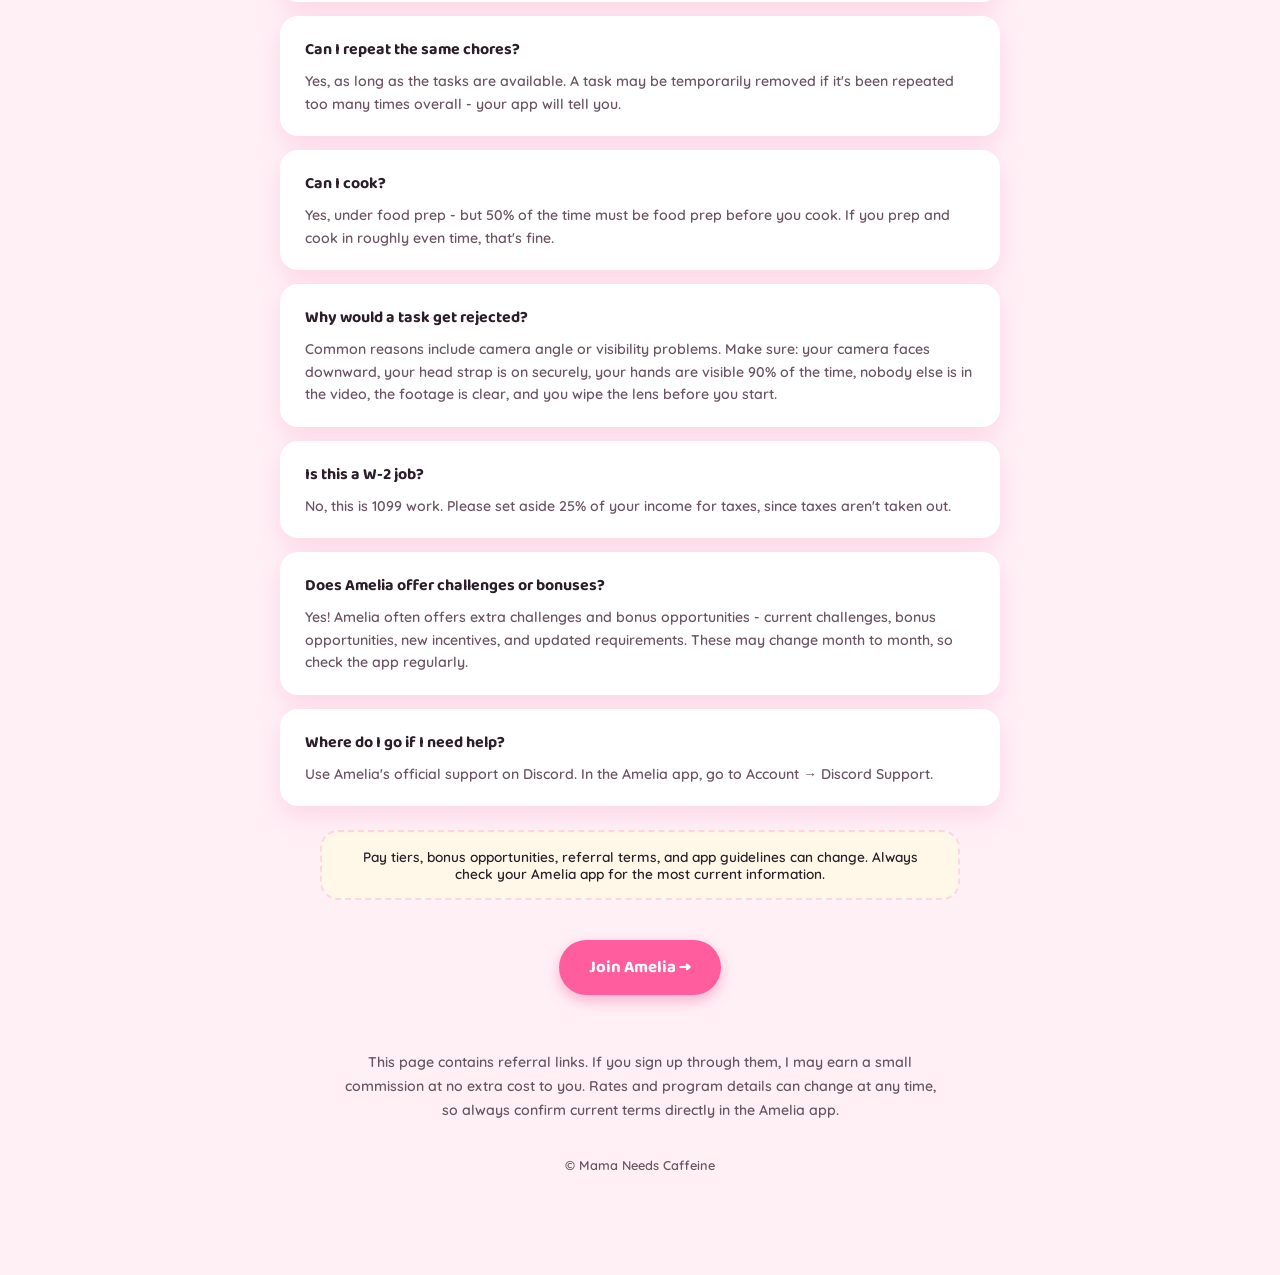
==== commit 2ab4d147: "Update hour ranges for pay structure in amelia.html" ====
--- a/amelia.html
+++ b/amelia.html
@@ -46,11 +46,11 @@
   <p class="section-sub">The more hours you work during the month, the more you earn per hour. The higher tier replaces the lower rate for that month - it does not stack on top.</p>
   <div class="stat-row">
     <div class="stat-card">
-      <p class="stat-label">1-59 hours</p>
+      <p class="stat-label">1-100 hours</p>
       <p class="stat-value">$10/hr</p>
     </div>
     <div class="stat-card">
-      <p class="stat-label">60+ hours</p>
+      <p class="stat-label">Over 100 hours</p>
       <p class="stat-value">$11/hr</p>
     </div>
   </div>
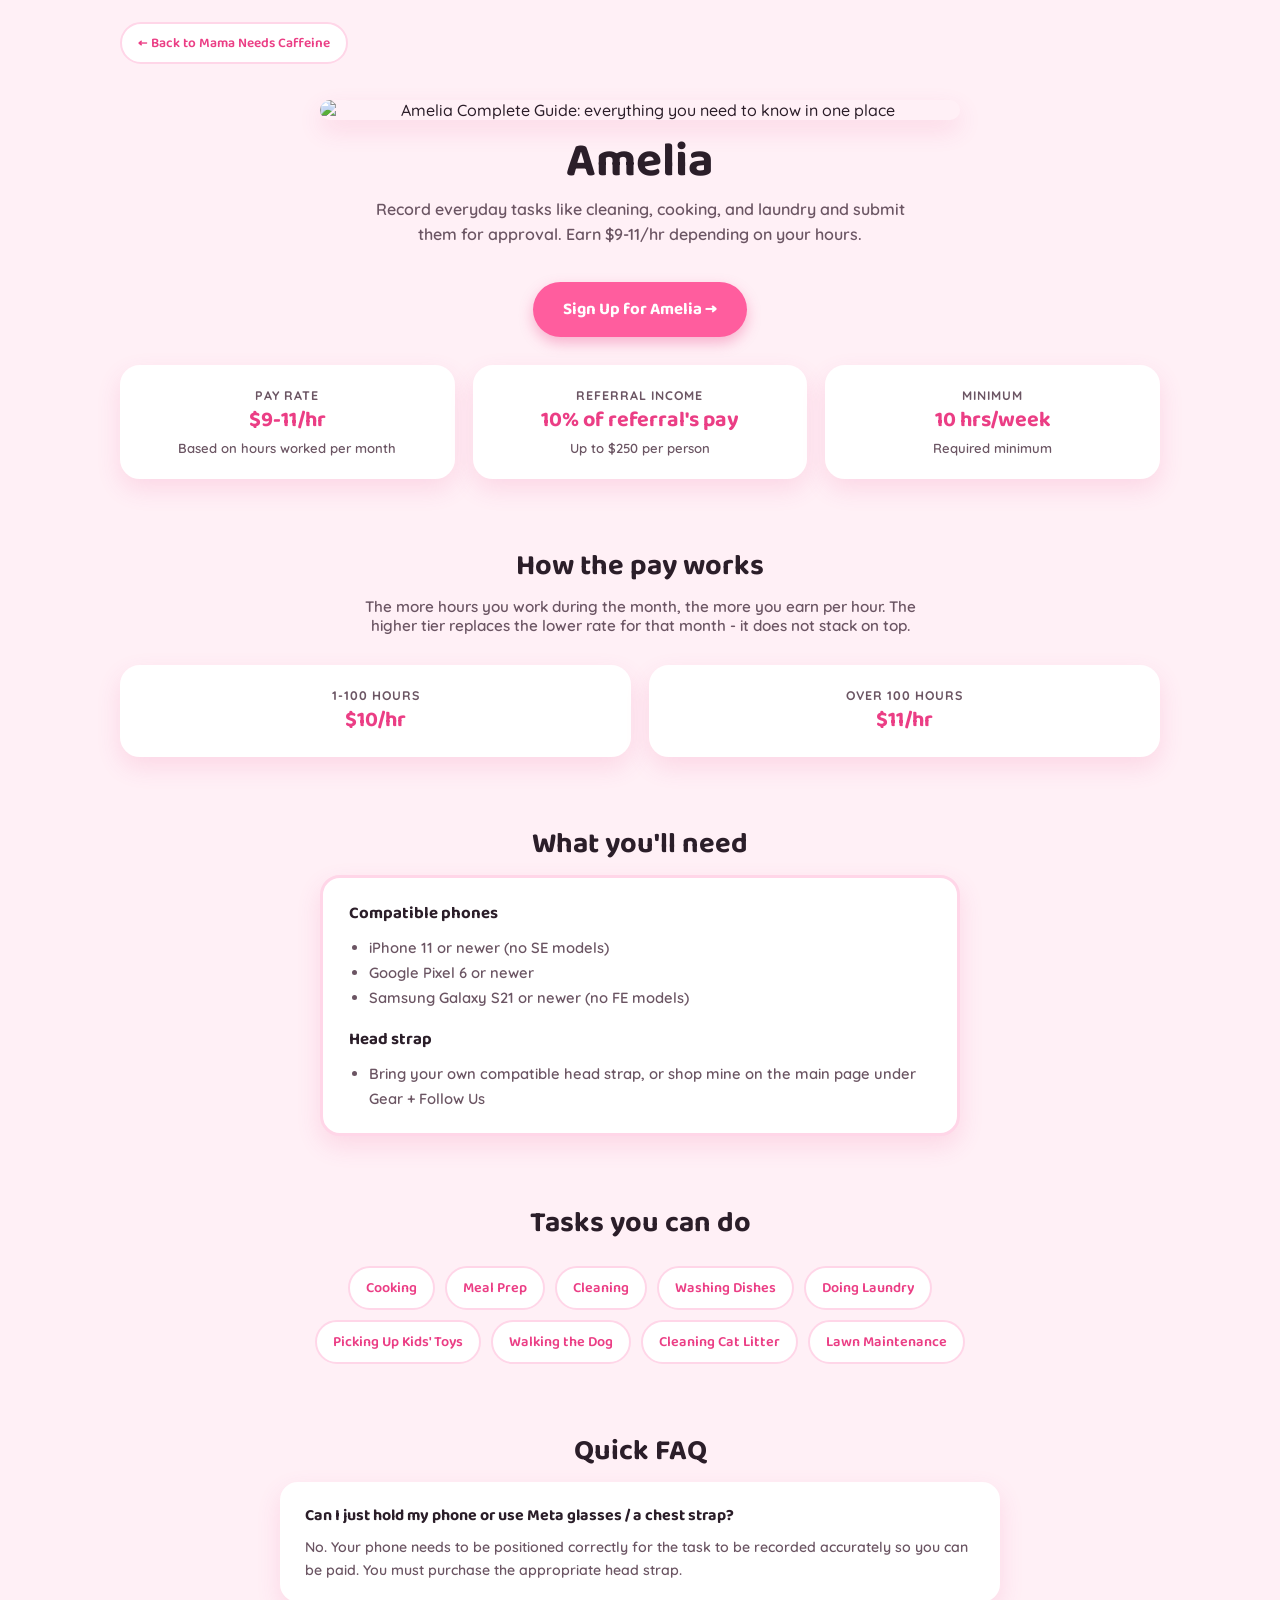
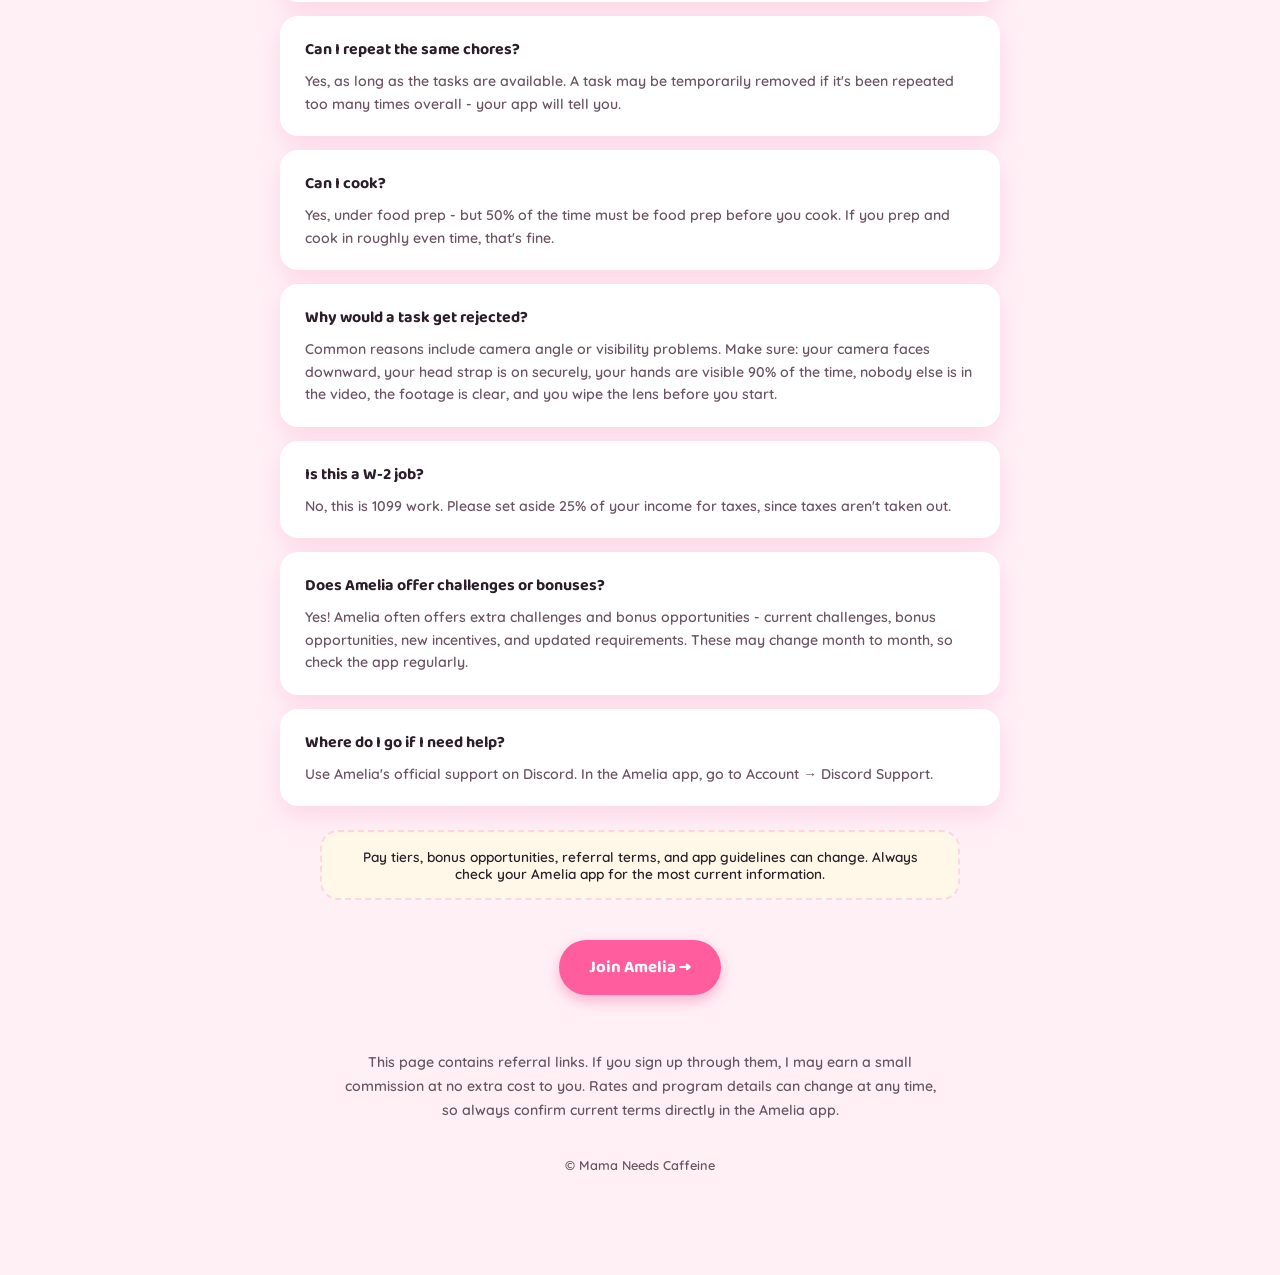
==== commit 6863a12c: "Update pay rate from $10-11/hr to $9-11/hr" ====
--- a/amelia.html
+++ b/amelia.html
@@ -17,7 +17,7 @@
   <section class="app-hero">
     <img src="https://cdn.shopify.com/s/files/1/1002/6323/1779/files/amelia-complete-guide.png?v=1792120427" alt="Amelia Complete Guide: everything you need to know in one place" style="display:block; width:100%; max-width:640px; margin:16px auto; border-radius:24px;">
     <h1>Amelia</h1>
-    <p class="app-tag">Record everyday tasks like cleaning, cooking, and laundry and submit them for approval. Earn $10-11/hr depending on your hours.</p>
+    <p class="app-tag">Record everyday tasks like cleaning, cooking, and laundry and submit them for approval. Earn $9-11/hr depending on your hours.</p>
   </section>
 
   <div class="app-cta">
@@ -27,7 +27,7 @@
   <div class="stat-row">
     <div class="stat-card">
       <p class="stat-label">Pay Rate</p>
-      <p class="stat-value">$10-11/hr</p>
+      <p class="stat-value">$9-11/hr</p>
       <p class="stat-detail">Based on hours worked per month</p>
     </div>
     <div class="stat-card">
--- a/style.css
+++ b/style.css
@@ -36,8 +36,7 @@
 .slideshow img:nth-child(2){animation-delay:3s;}
 .slideshow img:nth-child(3){animation-delay:6s;}
 @keyframes fadeCycle{0%{opacity:0;}4%{opacity:1;}30%{opacity:1;}36%{opacity:0;}100%{opacity:0;}}
-.subrow{display:grid;grid-template-columns:repeat(3,1fr);gap:22px;margin-top:24px;}
-@media (max-width:780px){.subrow{grid-template-columns:repeat(2,1fr);}}
+.subrow{display:grid;grid-template-columns:repeat(2,1fr);gap:22px;margin-top:24px;max-width:720px;margin-left:auto;margin-right:auto;}
 @media (max-width:520px){.subrow{grid-template-columns:1fr;}}
 .sub-card{background:var(--pink-card);border-radius:24px;overflow:hidden;box-shadow:var(--shadow);border:3px solid #fff;transition:transform .15s ease;}
 .sub-card[href]:hover{transform:translateY(-3px);}
@@ -101,7 +100,7 @@
 .step-item h4{font-family:'Baloo 2',cursive;font-size:1rem;margin:4px 0 4px;color:var(--ink);}
 .step-item p{color:var(--ink-soft);font-weight:600;font-size:0.88rem;margin:0;line-height:1.6;}
 /* ---- 1-on-1 Help & Support ---- */
-.help-grid{display:grid;grid-template-columns:repeat(3,1fr);gap:22px;align-items:stretch;margin-top:8px;}
+.help-grid{display:grid;grid-template-columns:repeat(2,1fr);gap:22px;align-items:stretch;margin-top:8px;max-width:820px;margin-left:auto;margin-right:auto;}
 @media (max-width:900px){.help-grid{grid-template-columns:1fr;max-width:520px;margin-left:auto;margin-right:auto;}}
 .help-card{position:relative;background:var(--pink-card);border-radius:24px;border:3px solid #fff;box-shadow:var(--shadow);padding:30px 24px 26px;display:flex;flex-direction:column;text-align:center;}
 .help-card--featured{border-color:var(--pink-hot);}
@@ -120,3 +119,30 @@
 .help-note{max-width:640px;margin:22px auto 0;}
 .help-disclaimer{max-width:640px;margin:18px auto 0;text-align:center;color:var(--ink-soft);font-weight:600;font-size:0.8rem;line-height:1.6;}
 @media (min-width:901px){.help-card h3{min-height:2.4em;display:flex;align-items:center;justify-content:center;}}
+
+.bundle-card{position:relative;max-width:820px;margin:8px auto 34px;background:var(--pink-card);border-radius:24px;border:3px solid var(--pink-hot);box-shadow:var(--shadow);padding:30px 24px 26px;display:grid;grid-template-columns:300px 1fr;gap:24px;align-items:start;}
+.bundle-img{width:100%;height:auto;border-radius:18px;display:block;}
+.bundle-body{display:flex;flex-direction:column;text-align:center;}
+.bundle-body .help-list li strong{color:var(--ink);}
+.bundle-after{margin:0 0 18px;font-size:0.85rem;line-height:1.5;color:var(--ink-soft);font-weight:600;background:#FFF8E8;border-radius:12px;padding:10px 12px;text-align:left;}
+@media (max-width:900px){.bundle-card{grid-template-columns:1fr;max-width:520px;}.bundle-img{max-width:360px;margin:0 auto;}}
+
+/* ===== Image tile boxes ===== */
+.boxes{display:flex;flex-direction:column;gap:26px;max-width:980px;margin:0 auto;}
+.box{background:rgba(255,255,255,0.6);border:3px solid #fff;box-shadow:var(--shadow);border-radius:30px;padding:22px 20px 24px;display:flex;flex-direction:column;gap:14px;}
+.box h2{margin:0;font-family:'Lobster',cursive;font-weight:400;font-size:2rem;color:var(--pink-hot-deep);text-align:center;}
+.tiles{display:flex;flex-wrap:wrap;justify-content:center;gap:14px;}
+.tile{flex:0 0 calc((100% - 28px)/3);display:flex;flex-direction:column;min-width:0;background:var(--pink-card);border:2px solid var(--pink-soft);border-radius:22px;overflow:hidden;color:var(--ink);box-shadow:0 4px 0 var(--pink-soft);transition:transform .12s ease,border-color .12s ease;}
+.tile:hover{transform:translateY(-3px);border-color:var(--pink-hot);}
+.tile:focus-visible{outline:3px solid var(--ink);outline-offset:3px;}
+.tile img{width:100%;aspect-ratio:1;object-fit:cover;object-position:top;background:var(--pink-soft);}
+.tile-body{display:flex;flex-direction:column;gap:4px;padding:12px 12px 16px;text-align:center;flex:1;justify-content:center;}
+.tile-title{font-family:'Baloo 2',cursive;font-weight:700;font-size:1.08rem;line-height:1.2;}
+.tile-sub{font-weight:600;font-size:.82rem;color:var(--ink-soft);line-height:1.35;}
+.tile-featured{border-color:var(--pink-hot);box-shadow:0 4px 0 var(--pink-hot-deep);}
+.tile-featured .tile-title{color:var(--pink-hot-deep);}
+.chips{display:flex;flex-wrap:wrap;justify-content:center;gap:10px;}
+.chip{padding:8px 16px;border-radius:100px;background:#fff;border:2px solid var(--pink-soft);font-family:'Baloo 2',cursive;font-weight:600;font-size:.88rem;color:var(--pink-hot-deep);}
+.chip:hover{background:var(--pink-soft);}
+@media (max-width:600px){.box{padding:18px 10px 20px;}.tiles{gap:8px;}.tile{flex-basis:calc((100% - 16px)/3);border-radius:14px;}.tile-body{padding:8px 6px 10px;}.tile-title{font-size:.8rem;}.tile-sub{display:none;}.box h2{font-size:1.6rem;}}
+@media (prefers-reduced-motion:reduce){.tile{transition:none;}}
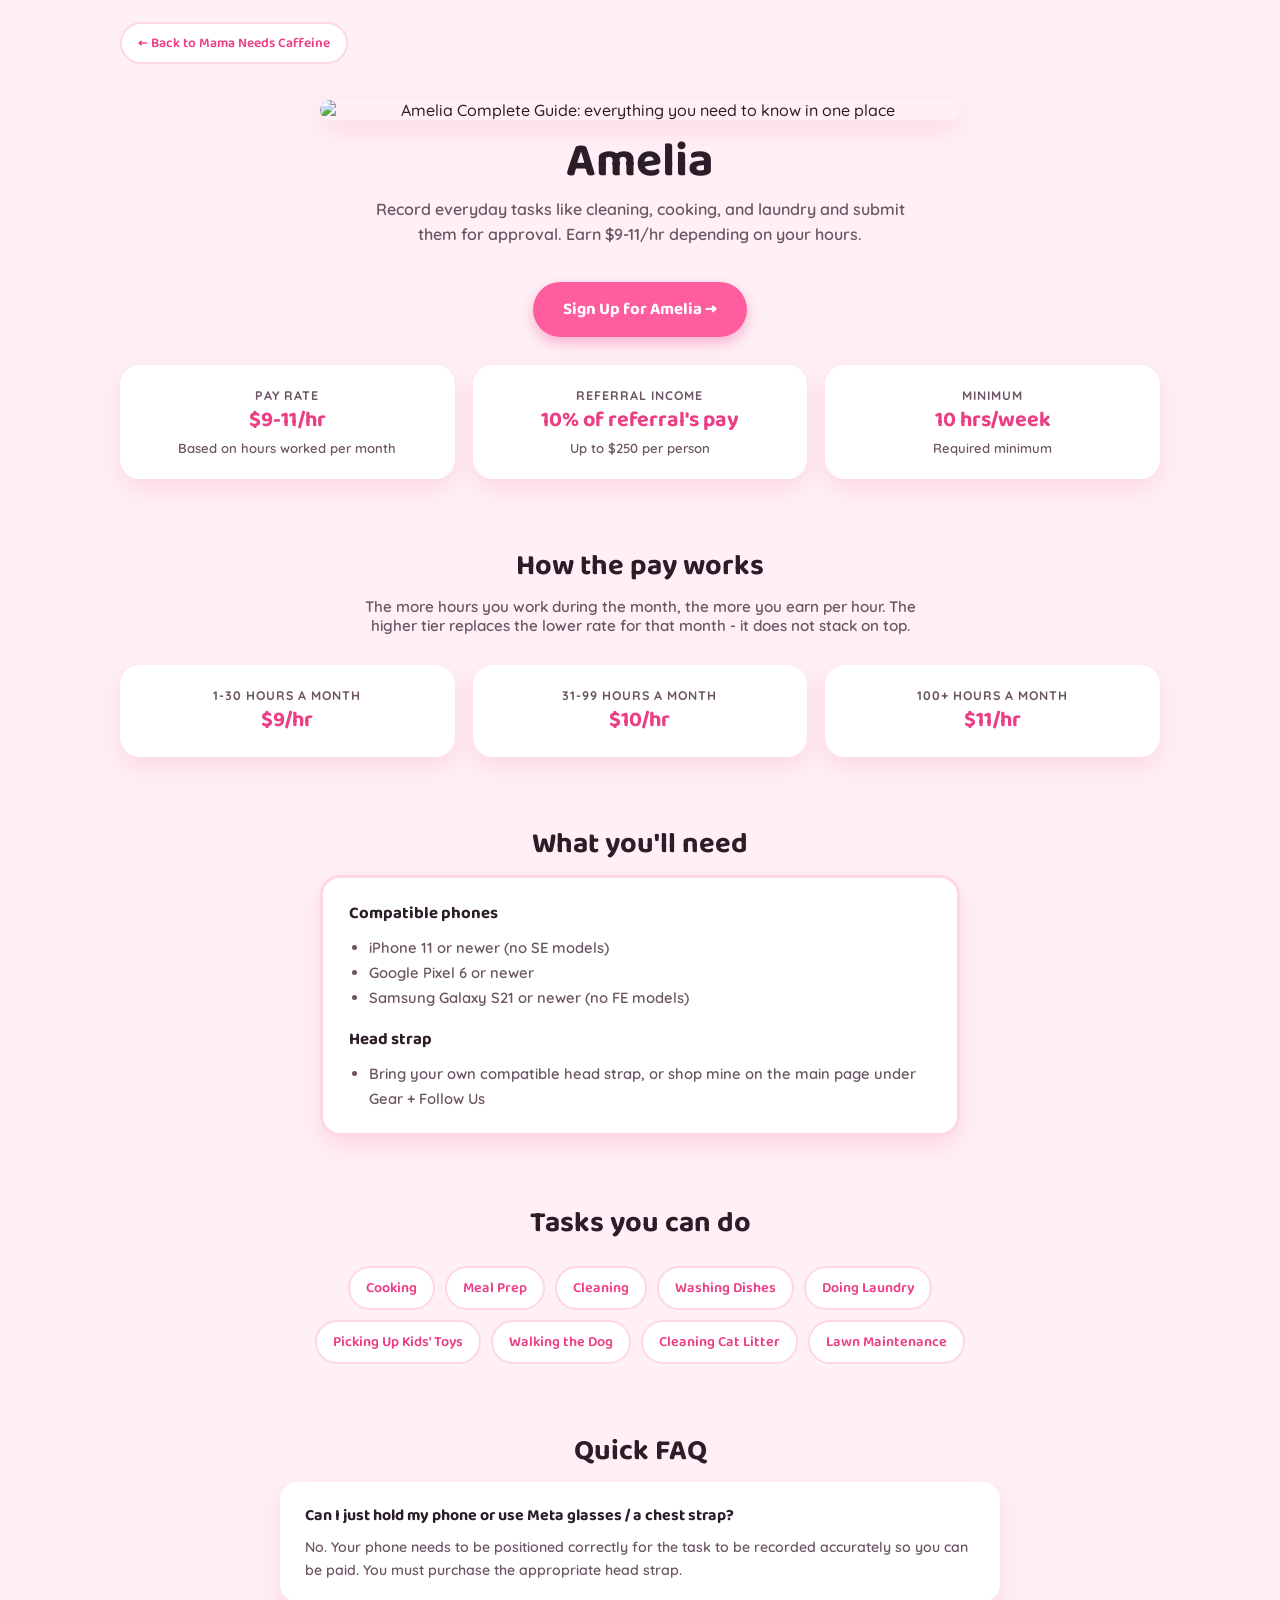
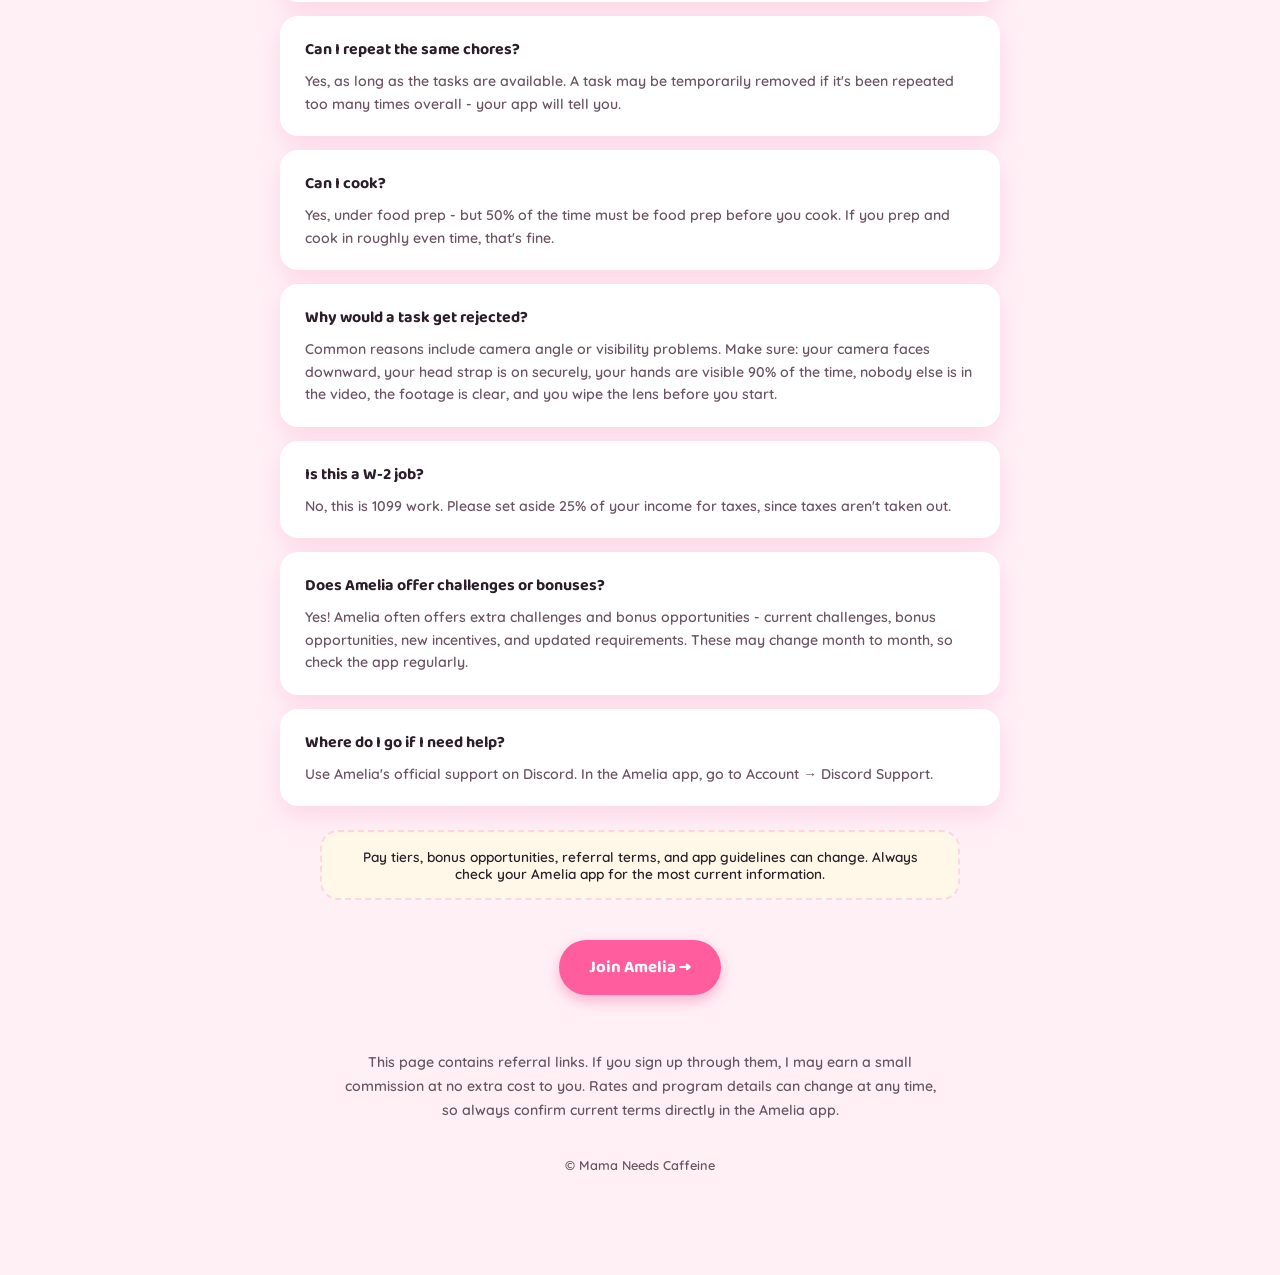
==== commit e97697bf: "Update hourly pay labels in amelia.html" ====
--- a/amelia.html
+++ b/amelia.html
@@ -46,11 +46,15 @@
   <p class="section-sub">The more hours you work during the month, the more you earn per hour. The higher tier replaces the lower rate for that month - it does not stack on top.</p>
   <div class="stat-row">
     <div class="stat-card">
-      <p class="stat-label">1-100 hours</p>
+      <p class="stat-label">1-30 hours a month</p>
+      <p class="stat-value">$9/hr</p>
+    </div>
+    <div class="stat-card">
+      <p class="stat-label">31-99 hours a month</p>
       <p class="stat-value">$10/hr</p>
     </div>
     <div class="stat-card">
-      <p class="stat-label">Over 100 hours</p>
+      <p class="stat-label">100+ hours a month</p>
       <p class="stat-value">$11/hr</p>
     </div>
   </div>
